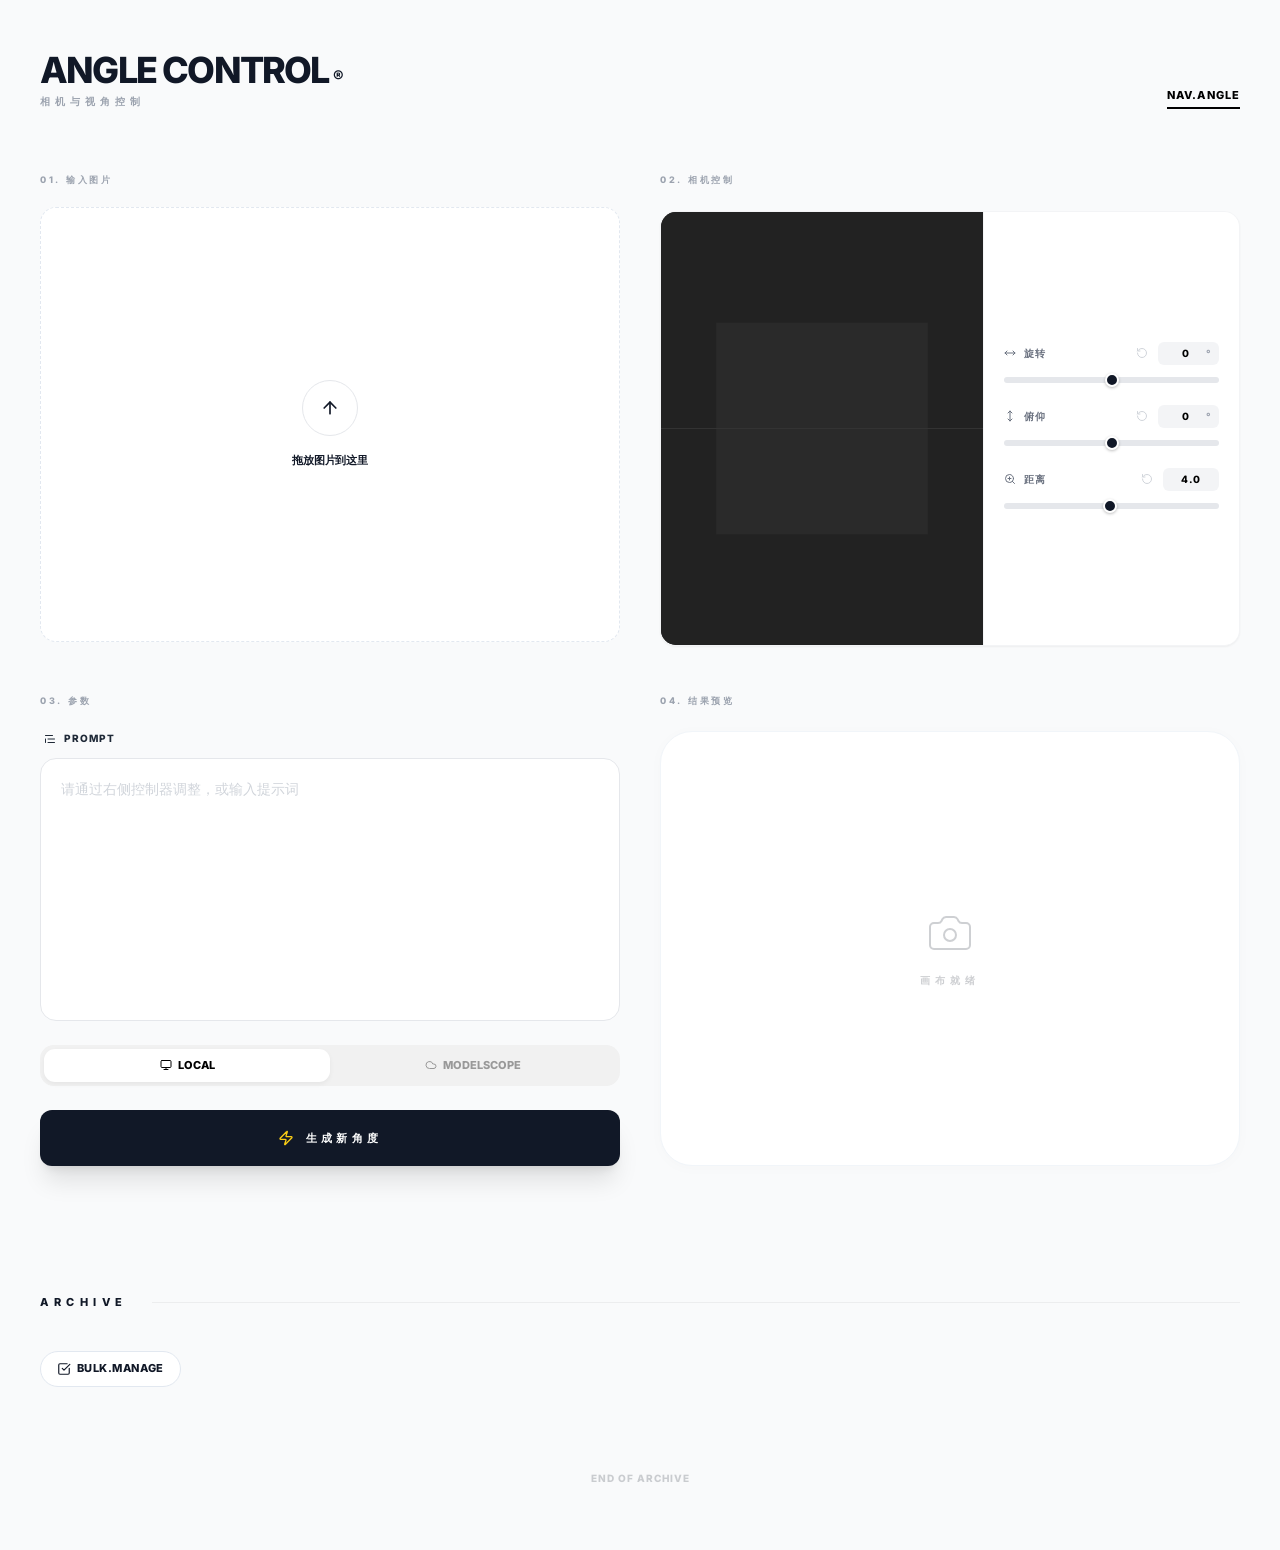
==== static/angle.html @ 64760668 "feat(canvas): 重做/解散分组/输入法保护，CLI 日志脱敏，补 VERSION 与 CHANGELOG 画布交互 - 新增重做（Ctrl+Shift+Z / Ctrl+Y）与撤销/重做工" ====
<!DOCTYPE html>
<html lang="zh-CN">

<head>
    <meta charset="UTF-8">
    <meta name="viewport" content="width=device-width, initial-scale=1.0">
    <link rel="icon" href="/static/images/logo.png" type="image/png">
    <title>Angle Control | 视角重塑</title>
    <script>
        (function(){
            try {
                var theme = localStorage.getItem('studio_theme') || localStorage.getItem('canvas_theme') || 'light';
                if(theme === 'dark') {
                    document.documentElement.classList.add('studio-theme-dark');
                    document.documentElement.classList.add('theme-dark');
                }
            } catch(e) {}
        })();
    </script>
    <script src="/static/vendor/js/tailwindcss-cdn.js?v=2026.09.26.1787881168"></script>
    <script src="/static/vendor/js/lucide.js?v=2026.09.26.1787881168"></script>
    <script src="/static/js/theme.js?v=2026.09.26.1787881168"></script>
    <script src="/static/js/i18n.js?v=2026.09.26.1789883414"></script>
    <script src="/static/js/image-preview.js?v=2026.09.26.1787881168"></script>
    <script src="/static/js/history-bulk-manager.js?v=2026.09.26.1787881168"></script>
    <script type="importmap">
        {
            "imports": {
                "three": "/static/vendor/js/three-0.160.0.module.js?v=2026.09.26"
            }
        }
    </script>
    <style>
        @import url('/static/vendor/css/fonts.css?v=2026.09.26.1787881168');

        :root {
            --accent: #111827;
            --bg: #f9fafb;
            --card: #ffffff;
            --easing: cubic-bezier(0.4, 0, 0.2, 1);
        }

        /* --- 极简悬浮浅灰滚动条 (无底色/左移) --- */
        *::-webkit-scrollbar {
            width: 10px !important;
            height: 10px !important;
            background: transparent !important;
        }

        *::-webkit-scrollbar-track {
            background: transparent !important;
            border: none !important;
        }

        *::-webkit-scrollbar-thumb {
            background-color: #d8d8d8 !important;
            border: 3px solid transparent !important;
            border-right-width: 5px !important;
            /* 增加右侧间距，使滚动条向左位移 */
            background-clip: padding-box !important;
            border-radius: 10px !important;
        }

        *::-webkit-scrollbar-thumb:hover {
            background-color: #c0c0c0 !important;
        }

        *::-webkit-scrollbar-corner {
            background: transparent !important;
        }

        * {
            scrollbar-width: thin !important;
            scrollbar-color: #d8d8d8 transparent !important;
        }

        body {
            background-color: var(--bg);
            font-family: 'Inter', -apple-system, sans-serif;
            color: var(--accent);
            -webkit-font-smoothing: antialiased;
        }

        .container-box {
            max-width: 1280px;
            margin: 0 auto;
            padding: 0 40px;
            margin-top: 50px;
        }

        /* 统一组件风格 */
        .glass-btn {
            background: #111827;
            transition: all 0.3s var(--easing);
        }

        .glass-btn:hover {
            background: #000;
            transform: translateY(-1px);
            box-shadow: 0 12px 24px rgba(0, 0, 0, 0.1);
        }

        .glass-btn:active {
            transform: scale(0.98);
        }

        .upload-item {
            background: var(--card);
            border: 1px dashed #e2e8f0;
            transition: all 0.4s var(--easing);
        }

        .upload-item:hover {
            border-color: #000;
            background: #fff;
            transform: translateY(-2px);
        }

        .result-frame {
            background: #ffffff;
            border-radius: 32px;
            border: 1px solid #f1f5f9;
            box-shadow: 0 2px 15px rgba(0, 0, 0, 0.02);
        }

        .masonry-grid {
            display: grid;
            grid-template-columns: repeat(2, 1fr);
            gap: 1.25rem;
        }

        @media (min-width: 768px) {
            .masonry-grid {
                grid-template-columns: repeat(4, 1fr);
            }
        }

        .masonry-item {
            aspect-ratio: 1 / 1;
            background: #fff;
            border: 1px solid #f1f5f9;
            border-radius: 24px;
            overflow: hidden;
            transition: all 0.5s var(--easing);
            position: relative;
        }

        .masonry-item:hover {
            transform: translateY(-6px);
            box-shadow: 0 20px 40px rgba(0, 0, 0, 0.08);
        }

        .nano-input {
            background: #ffffff;
            border-radius: 16px;
            transition: all 0.3s ease;
            border: 1px solid #e5e7eb;
        }

        .nano-input:focus {
            background: #ffffff;
            box-shadow: 0 0 0 2px #000;
            border-color: transparent;
        }

        @keyframes b-loading {
            0% {
                transform: scale(1);
                background: #000;
            }

            50% {
                transform: scale(1.15);
                background: #444;
            }

            100% {
                transform: scale(1);
                background: #000;
            }
        }

        .loading-box {
            width: 10px;
            height: 10px;
            animation: b-loading 1s infinite var(--easing);
        }

        /* 复合切换组件样式 - 来自 zimage */
        .mode-switcher {
            position: relative;
            background: #f1f1f1;
            padding: 4px;
            border-radius: 14px;
            display: flex;
            width: 100%;
        }

        .mode-btn {
            position: relative;
            z-index: 10;
            flex: 1;
            padding: 8px 0;
            text-align: center;
            font-size: 11px;
            font-weight: 800;
            text-transform: uppercase;
            color: #999;
            transition: color 0.3s ease;
            cursor: pointer;
        }

        .mode-btn.active {
            color: #000;
        }

        .mode-glider {
            position: absolute;
            height: calc(100% - 8px);
            width: calc(50% - 4px);
            background: #fff;
            border-radius: 11px;
            box-shadow: 0 2px 5px rgba(0, 0, 0, 0.05);
            transition: transform 0.3s var(--easing);
            z-index: 1;
        }

        /* 角度控制滑块：明/暗模式都保持清晰的轨道与滑块 */
        #rotate-h, #rotate-v, #distance {
            -webkit-appearance: none;
            appearance: none;
            background: #e5e7eb !important;
            border-radius: 9999px;
            outline: none;
        }
        #rotate-h::-webkit-slider-thumb,
        #rotate-v::-webkit-slider-thumb,
        #distance::-webkit-slider-thumb {
            -webkit-appearance: none;
            appearance: none;
            width: 14px;
            height: 14px;
            border-radius: 50%;
            background: #111827;
            border: 2px solid #fff;
            box-shadow: 0 1px 3px rgba(0, 0, 0, 0.25);
            cursor: pointer;
        }
        #rotate-h::-moz-range-thumb,
        #rotate-v::-moz-range-thumb,
        #distance::-moz-range-thumb {
            width: 14px;
            height: 14px;
            border-radius: 50%;
            background: #111827;
            border: 2px solid #fff;
            cursor: pointer;
        }
        html.studio-theme-dark #rotate-h,
        html.studio-theme-dark #rotate-v,
        html.studio-theme-dark #distance {
            background: #2a3444 !important;
        }
        html.studio-theme-dark #rotate-h::-webkit-slider-thumb,
        html.studio-theme-dark #rotate-v::-webkit-slider-thumb,
        html.studio-theme-dark #distance::-webkit-slider-thumb {
            background: #d8dee9;
            border-color: #0f141d;
        }
        html.studio-theme-dark #rotate-h::-moz-range-thumb,
        html.studio-theme-dark #rotate-v::-moz-range-thumb,
        html.studio-theme-dark #distance::-moz-range-thumb {
            background: #d8dee9;
            border-color: #0f141d;
        }
    </style>
    <link rel="stylesheet" href="/static/css/theme.css?v=2026.09.26.1787881168">
</head>

<body class="selection:bg-black selection:text-white">

    <div class="container-box">
        <header class="flex flex-col md:flex-row justify-between items-end mb-16 gap-6">
            <div class="space-y-1">
                <h1 class="text-4xl font-extrabold tracking-[-0.05em] flex items-center">
                    ANGLE CONTROL<span class="text-base mt-3 ml-1">®</span>
                </h1>
                <p class="text-[10px] font-bold uppercase tracking-[0.5em] text-gray-400" data-i18n="studio.cameraPerspective">Camera & Perspective Control
                </p>
            </div>
            <nav class="flex gap-8 text-[11px] font-bold uppercase tracking-widest text-gray-500">
                <span class="text-black border-b-2 border-black pb-1" data-i18n="nav.angle">Angle</span>
            </nav>
        </header>

        <main class="space-y-12">
            <!-- Row 1: Upload and 3D Control -->
            <div class="grid grid-cols-1 md:grid-cols-2 gap-10 items-start">
                <section class="group w-full">
                    <h3 class="text-[9px] font-black uppercase tracking-[0.3em] mb-5 text-gray-400">01. <span data-i18n="studio.inputSource">Input Source</span>
                    </h3>
                    <div id="dropzone"
                        class="upload-item relative overflow-hidden rounded-2xl aspect-[4/3] flex flex-col items-center justify-center cursor-pointer">
                        <input type="file" id="fileInput" class="hidden" accept="image/*">

                        <div id="uploadContent" class="text-center space-y-4">
                            <div
                                class="w-14 h-14 rounded-full border border-gray-200 bg-white flex items-center justify-center mx-auto group-hover:bg-black group-hover:text-white group-hover:border-black transition-all duration-500">
                                <i data-lucide="arrow-up" class="w-5 h-5"></i>
                            </div>
                            <p class="text-[11px] font-bold uppercase tracking-tight" data-i18n="studio.dropImage">Drop image here</p>
                        </div>

                        <img id="previewImg" class="hidden absolute inset-0 w-full h-full object-cover">

                        <div id="changeOverlay"
                            class="hidden absolute inset-0 bg-black/10 backdrop-blur-sm items-center justify-center opacity-0 hover:opacity-100 transition-opacity">
                            <span
                                class="bg-white px-5 py-2 rounded-full text-[10px] font-bold uppercase tracking-widest shadow-2xl" data-i18n="studio.change">Change</span>
                        </div>
                    </div>
                </section>

                <section id="cameraControl" class="space-y-6 w-full">
                    <h3 class="text-[9px] font-black uppercase tracking-[0.3em] text-gray-400">02. <span data-i18n="studio.cameraControl">Camera Control</span></h3>
                    <div
                        class="w-full aspect-[4/3] flex flex-col md:flex-row bg-white rounded-2xl border border-gray-100 shadow-sm overflow-hidden">
                        <!-- 3D View -->
                        <div id="threeContainer" class="relative flex-1 bg-[#222] h-full min-h-0"></div>

                        <!-- Controls -->
                        <div
                            class="w-full md:w-64 flex-shrink-0 p-5 flex flex-col justify-center gap-4 border-l border-gray-100 bg-white overflow-y-auto">
                            <!-- Horizontal -->
                            <div class="space-y-3">
                                <div
                                    class="flex justify-between items-center text-[10px] font-bold uppercase tracking-wider text-gray-500">
                                    <div class="flex items-center gap-2">
                                        <i data-lucide="move-horizontal" class="w-3 h-3"></i>
                                        <span data-i18n="studio.rotation">Rotation</span>
                                    </div>
                                    <div class="flex items-center gap-1.5">
                                        <button onclick="resetControl('h')"
                                            class="text-gray-300 hover:text-black transition-colors p-1" title="Reset">
                                            <i data-lucide="rotate-ccw" class="w-3 h-3"></i>
                                        </button>
                                        <div class="flex items-center bg-gray-100 rounded-md px-2">
                                            <input type="number" id="val-horizontal" value="0"
                                                class="w-10 bg-transparent py-1 text-black text-center outline-none border-none p-0 text-[10px] font-bold [appearance:textfield] [&::-webkit-outer-spin-button]:appearance-none [&::-webkit-inner-spin-button]:appearance-none"
                                                oninput="syncInput('h')">
                                            <span class="text-gray-400 select-none text-[10px]">°</span>
                                        </div>
                                    </div>
                                </div>
                                <input type="range" id="rotate-h" min="-90" max="90" value="0"
                                    class="w-full h-1.5 bg-gray-200 rounded-lg appearance-none cursor-pointer accent-black">
                            </div>

                            <!-- Vertical -->
                            <div class="space-y-3">
                                <div
                                    class="flex justify-between items-center text-[10px] font-bold uppercase tracking-wider text-gray-500">
                                    <div class="flex items-center gap-2">
                                        <i data-lucide="move-vertical" class="w-3 h-3"></i>
                                        <span data-i18n="studio.pitch">Pitch</span>
                                    </div>
                                    <div class="flex items-center gap-1.5">
                                        <button onclick="resetControl('v')"
                                            class="text-gray-300 hover:text-black transition-colors p-1" title="Reset">
                                            <i data-lucide="rotate-ccw" class="w-3 h-3"></i>
                                        </button>
                                        <div class="flex items-center bg-gray-100 rounded-md px-2">
                                            <input type="number" id="val-vertical" value="0"
                                                class="w-10 bg-transparent py-1 text-black text-center outline-none border-none p-0 text-[10px] font-bold [appearance:textfield] [&::-webkit-outer-spin-button]:appearance-none [&::-webkit-inner-spin-button]:appearance-none"
                                                oninput="syncInput('v')">
                                            <span class="text-gray-400 select-none text-[10px]">°</span>
                                        </div>
                                    </div>
                                </div>
                                <input type="range" id="rotate-v" min="-90" max="90" value="0"
                                    class="w-full h-1.5 bg-gray-200 rounded-lg appearance-none cursor-pointer accent-black">
                            </div>

                            <!-- Distance -->
                            <div class="space-y-3">
                                <div
                                    class="flex justify-between items-center text-[10px] font-bold uppercase tracking-wider text-gray-500">
                                    <div class="flex items-center gap-2">
                                        <i data-lucide="zoom-in" class="w-3 h-3"></i>
                                        <span data-i18n="studio.distance">Distance</span>
                                    </div>
                                    <div class="flex items-center gap-1.5">
                                        <button onclick="resetControl('d')"
                                            class="text-gray-300 hover:text-black transition-colors p-1" title="Reset">
                                            <i data-lucide="rotate-ccw" class="w-3 h-3"></i>
                                        </button>
                                        <div class="flex items-center bg-gray-100 rounded-md px-2">
                                            <input type="number" id="val-distance" value="4.0" step="0.1"
                                                class="w-10 bg-transparent py-1 text-black text-center outline-none border-none p-0 text-[10px] font-bold [appearance:textfield] [&::-webkit-outer-spin-button]:appearance-none [&::-webkit-inner-spin-button]:appearance-none"
                                                oninput="syncInput('d')">
                                        </div>
                                    </div>
                                </div>
                                <input type="range" id="distance" min="0.1" max="8" value="4" step="0.1"
                                    class="w-full h-1.5 bg-gray-200 rounded-lg appearance-none cursor-pointer accent-black">
                            </div>
                        </div>
                    </div>
                </section>
            </div>

            <!-- Row 2: Parameters & Result -->
            <div class="grid grid-cols-1 md:grid-cols-2 gap-10 items-stretch">
                <section class="flex flex-col space-y-6">
                    <h3 class="text-[9px] font-black uppercase tracking-[0.3em] text-gray-400">03. <span data-i18n="studio.parameters">Parameters</span></h3>

                    <div class="space-y-3 flex-1 flex flex-col">
                        <div class="flex items-center gap-2 text-gray-800 ml-1">
                            <i data-lucide="text-quote" class="w-3 h-3"></i>
                            <span class="text-[10px] font-bold uppercase tracking-widest">Prompt</span>
                        </div>
                        <textarea id="promptInput"
                            class="nano-input w-full flex-1 p-5 text-sm outline-none resize-none placeholder-gray-300"
                            placeholder="请通过右侧控制器调整，或输入提示词"></textarea>
                    </div>

                    <!-- Engine Switcher -->
                    <div class="mode-switcher">
                        <div id="modeLocal" class="mode-btn active flex items-center justify-center gap-1.5"
                            onclick="switchEngine('local')">
                            <i data-lucide="monitor" class="w-3 h-3"></i>
                            <span>Local</span>
                        </div>
                        <div id="modeCloud" class="mode-btn flex items-center justify-center gap-1.5"
                            onclick="switchEngine('cloud')">
                            <i data-lucide="cloud" class="w-3 h-3"></i>
                            <span>ModelScope</span>
                        </div>
                        <div id="glider" class="mode-glider"></div>
                    </div>

                    <button id="genBtn" onclick="handleGenerate()"
                        class="glass-btn w-full py-5 text-white rounded-xl font-bold text-[11px] uppercase tracking-[0.4em] flex items-center justify-center gap-3 shadow-xl shadow-black/10 disabled:opacity-50 disabled:cursor-not-allowed">
                        <i data-lucide="zap" id="btnIcon" class="w-4 h-4 text-yellow-400"></i>
                        <span id="btnText" data-i18n="studio.generateAngle">Generate New Angle</span>
                    </button>
                </section>

                <section class="space-y-6 flex flex-col">
                    <h3 class="text-[9px] font-black uppercase tracking-[0.3em] text-gray-400">04. <span data-i18n="studio.resultPreview">Result Preview</span></h3>
                    <div id="resultBox"
                        class="result-frame relative aspect-[4/3] w-full flex items-center justify-center overflow-hidden group">
                        <div id="emptyState" class="text-center space-y-4 opacity-20">
                            <i data-lucide="camera" class="w-12 h-12 mx-auto stroke-[1px]"></i>
                            <p class="text-[10px] font-black tracking-[0.5em] uppercase" data-i18n="studio.canvasReady">Canvas Ready</p>
                        </div>

                        <div id="loadingState" class="hidden flex flex-col items-center gap-5 w-full max-w-[80%]">
                            <div class="loading-box"></div>
                            <p class="text-[10px] font-bold uppercase tracking-[0.4em] animate-pulse" data-i18n="studio.processing">Processing...</p>
                            <!-- Progress Bar -->
                            <div id="cloud-progress-container" class="hidden w-full mt-4">
                                <div class="flex justify-between text-[9px] font-bold text-gray-400 mb-1 uppercase tracking-widest">
                                    <span id="cloud-status-text">Pending...</span>
                                    <span id="cloud-percent">0%</span>
                                </div>
                                <div class="w-full bg-gray-100 rounded-full h-1.5 overflow-hidden">
                                    <div id="cloud-progress-bar" class="bg-black h-full rounded-full transition-all duration-300" style="width: 0%"></div>
                                </div>
                            </div>
                        </div>

                        <div id="textResult"
                            class="hidden w-full h-full p-12 flex flex-col items-center justify-center text-center space-y-8">
                            <i data-lucide="terminal" class="w-12 h-12 text-gray-300 mx-auto"></i>
                            <div class="space-y-4 max-w-md">
                                <p class="text-[10px] font-bold uppercase tracking-[0.5em] text-gray-400" data-i18n="studio.generatedCommand">Generated
                                    Command
                                </p>
                                <h2 id="generatedText" class="text-2xl font-bold leading-relaxed text-gray-900"></h2>
                            </div>
                            <button onclick="copyText()"
                                class="px-8 py-3 bg-gray-100 hover:bg-black hover:text-white rounded-full text-[10px] font-bold uppercase tracking-widest transition-all flex items-center gap-2">
                                <i data-lucide="copy" class="w-3 h-3"></i><span data-i18n="studio.copy">Copy</span>
                            </button>
                        </div>

                        <img id="outputImg"
                            class="hidden w-full h-full object-contain p-8 cursor-zoom-in transition-all duration-700 hover:scale-[1.02]"
                            onclick="zoomImage()">

                        <a id="downloadBtn" href="#" download
                            class="hidden absolute bottom-8 right-8 w-14 h-14 bg-white shadow-2xl rounded-2xl flex items-center justify-center hover:bg-black hover:text-white transition-all duration-500 border border-gray-100">
                            <i data-lucide="download" class="w-5 h-5"></i>
                        </a>
                    </div>
                </section>
            </div>
        </main>

        <section class="mt-32">
            <div class="flex items-center gap-6 mb-10">
                <h2 class="text-[11px] font-black uppercase tracking-[0.5em]">Archive</h2>
                <div class="h-px flex-1 bg-black/5"></div>
            </div>
            <div id="masonry" class="masonry-grid"></div>
            <div id="loadMoreTrigger"
                class="py-16 text-center opacity-20 text-[10px] font-bold uppercase tracking-widest">
                End of Archive
            </div>
        </section>
    </div>

    <div id="lightbox" onclick="handleOutsideClick(event)"
        class="hidden fixed inset-0 z-50 bg-white/95 backdrop-blur-3xl flex items-center justify-center p-8">
        <button onclick="closeLightbox()"
            class="absolute top-10 right-10 p-2 hover:rotate-90 transition-transform duration-500">
            <i data-lucide="x" class="w-8 h-8"></i>
        </button>

        <div class="w-full h-full flex flex-col items-center justify-center" style="max-width:min(1280px, 92vw)">
            <div id="lightboxFrame" class="studio-preview-frame hidden">
                <img id="lightboxImg" src="" class="studio-preview-img" alt="preview">
                <div id="lightboxRes" data-no-pan
                    class="absolute top-4 left-4 bg-black/30 backdrop-blur-md border border-white/20 text-white px-3 py-1.5 rounded-full text-[10px] font-medium tracking-wider opacity-0 transition-opacity duration-300 pointer-events-none z-10">
                </div>
            </div>
            <div class="mt-8">
                <button onclick="downloadLightboxImage()"
                    class="px-10 py-4 bg-black text-white rounded-full text-[10px] font-black uppercase tracking-widest flex items-center gap-3 shadow-xl">
                    <i data-lucide="save" class="w-4 h-4"></i> Save Master
                </button>
            </div>
        </div>
    </div>

    <script type="module">
        import * as THREE from 'three';

        // Initialize WebSocket Listener for Cloud Progress
        window.addEventListener('message', function(event) {
            const data = event.data;
            if (data && data.type === 'cloud_status') {
                updateCloudProgress(data);
            }
        });

        function updateCloudProgress(data) {
            const container = document.getElementById('cloud-progress-container');
            const statusText = document.getElementById('cloud-status-text');
            const progressBar = document.getElementById('cloud-progress-bar');
            const percentText = document.getElementById('cloud-percent');

            if (!container || !statusText || !progressBar) return;

            // Show container if hidden
            if (container.classList.contains('hidden')) {
                container.classList.remove('hidden');
            }

            // Update UI
            if (data.status) {
                // Simplify status text (remove internal details if needed)
                let displayStatus = data.status;
                if (displayStatus.includes("PENDING")) displayStatus = "Queueing...";
                if (displayStatus.includes("RUNNING")) displayStatus = "Generating...";
                statusText.innerText = displayStatus;
            }

            if (typeof data.progress !== 'undefined' && typeof data.total !== 'undefined') {
                const percent = Math.min(100, Math.round((data.progress / data.total) * 100));
                progressBar.style.width = `${percent}%`;
                percentText.innerText = `${percent}%`;
            }
        }

        const container = document.getElementById('threeContainer');
        const scene = new THREE.Scene();
        scene.background = new THREE.Color(0x222222);

        // Camera setup
        const camera = new THREE.PerspectiveCamera(75, 1, 0.1, 1000);

        // Renderer setup
        const renderer = new THREE.WebGLRenderer({ antialias: true, alpha: true });
        renderer.setSize(container.clientWidth, container.clientHeight);
        renderer.setPixelRatio(window.devicePixelRatio);
        container.appendChild(renderer.domElement);

        // Objects
        const geometry = new THREE.PlaneGeometry(3, 3);
        const material = new THREE.MeshStandardMaterial({
            color: 0x444444,
            side: THREE.DoubleSide
        });
        const cube = new THREE.Mesh(geometry, material);
        scene.add(cube);

        const gridHelper = new THREE.GridHelper(20, 20, 0x444444, 0x333333);
        scene.add(gridHelper);

        // Lighting
        const ambientLight = new THREE.AmbientLight(0xffffff, 0.6);
        scene.add(ambientLight);
        const pointLight = new THREE.DirectionalLight(0xffffff, 1);
        pointLight.position.set(5, 10, 7);
        scene.add(pointLight);

        // Camera Logic
        const sliderH = document.getElementById('rotate-h');
        const sliderV = document.getElementById('rotate-v');
        const sliderD = document.getElementById('distance');
        const valH = document.getElementById('val-horizontal');
        const valV = document.getElementById('val-vertical');
        const valD = document.getElementById('val-distance');

        window.updateCamera = function () {
            const lon = parseFloat(sliderH.value);
            const lat = parseFloat(sliderV.value);
            const dist = parseFloat(sliderD.value);

            // Sync inputs (avoid overwriting if active)
            if (document.activeElement !== valH) valH.value = lon;
            if (document.activeElement !== valV) valV.value = lat;
            if (document.activeElement !== valD) valD.value = dist.toFixed(1);

            const phi = THREE.MathUtils.degToRad(90 - lat);
            const theta = THREE.MathUtils.degToRad(lon);

            camera.position.x = dist * Math.sin(phi) * Math.sin(theta);
            camera.position.y = dist * Math.cos(phi);
            camera.position.z = dist * Math.sin(phi) * Math.cos(theta);
            camera.lookAt(0, 0, 0);

            // Real-time update prompt
            updatePromptWithAngle(lon, lat, dist);
        }

        window.syncInput = (type) => {
            if (type === 'h') {
                let v = parseFloat(valH.value);
                if (!isNaN(v)) sliderH.value = v;
            } else if (type === 'v') {
                let v = parseFloat(valV.value);
                if (!isNaN(v)) sliderV.value = v;
            } else if (type === 'd') {
                let v = parseFloat(valD.value);
                if (!isNaN(v)) sliderD.value = v;
            }
            window.updateCamera();
        };

        window.resetControl = (type) => {
            if (type === 'h') {
                sliderH.value = 0;
                valH.value = 0;
            } else if (type === 'v') {
                sliderV.value = 0;
                valV.value = 0;
            } else if (type === 'd') {
                sliderD.value = 4;
                valD.value = 4;
            }
            window.updateCamera();
        };

        function updatePromptWithAngle(h, v, d) {
            let parts = [];
            if (h !== 0) {
                const dir = h > 0 ? "向右" : "向左";
                parts.push(`${dir}旋转${Math.abs(h)}度`);
            }
            if (v !== 0) {
                const dir = v > 0 ? "俯视" : "仰视";
                parts.push(`${dir}${Math.abs(v)}度`);
            }

            // Distance logic
            let lensText = "";
            if (d > 4) {
                lensText = "使用广角镜头";
            } else if (d < 4) {
                lensText = "使用特写镜头";
            }

            // Removed "保持原位" default text to show placeholder

            let resultText = "";
            if (parts.length > 0) {
                resultText = `将相机${parts.join("，")}`;
            }

            if (lensText) {
                resultText += (resultText ? "，" : "将相机") + lensText;
            }

            const promptInput = document.getElementById('promptInput');
            let currentText = promptInput.value;

            // Regex to find existing angle command (including lens info)
            const regex = /将相机.*?(?=(\n|$))/g;

            if (regex.test(currentText)) {
                // Replace existing
                promptInput.value = currentText.replace(regex, resultText);
            } else {
                // Append if not exists and resultText is not empty
                if (resultText) {
                    if (currentText.trim()) {
                        promptInput.value = currentText.trim() + '\n' + resultText;
                    } else {
                        promptInput.value = resultText;
                    }
                }
            }
        }

        sliderH.addEventListener('input', window.updateCamera);
        sliderV.addEventListener('input', window.updateCamera);
        sliderD.addEventListener('input', window.updateCamera);
        window.updateCamera();

        // Animation Loop
        function animate() {
            requestAnimationFrame(animate);
            renderer.render(scene, camera);
        }
        animate();

        // Handle Resize
        const resizeObserver = new ResizeObserver(() => {
            const w = container.clientWidth;
            const h = container.clientHeight;
            camera.aspect = w / h;
            camera.updateProjectionMatrix();
            renderer.setSize(w, h);
        });
        resizeObserver.observe(container);

        // Expose function to update texture
        window.update3DTexture = (url) => {
            new THREE.TextureLoader().load(url, (texture) => {
                texture.colorSpace = THREE.SRGBColorSpace;

                // Adjust plane aspect ratio to match image
                const imageAspect = texture.image.width / texture.image.height;
                cube.scale.set(1, 1 / imageAspect, 1);
                if (imageAspect > 1) {
                    cube.scale.set(1, 1 / imageAspect, 1);
                    // Reset base scale to 3
                    cube.geometry.dispose();
                    cube.geometry = new THREE.PlaneGeometry(3, 3 / imageAspect);
                    cube.scale.set(1, 1, 1);
                } else {
                    cube.geometry.dispose();
                    cube.geometry = new THREE.PlaneGeometry(3 * imageAspect, 3);
                    cube.scale.set(1, 1, 1);
                }

                cube.material = new THREE.MeshBasicMaterial({
                    map: texture,
                    side: THREE.DoubleSide
                });
                cube.material.needsUpdate = true;

                // Show control panel (already visible, but keep logic safe)
                document.getElementById('cameraControl').classList.remove('hidden');

                // Force resize check after texture load
                setTimeout(() => {
                    const w = container.clientWidth;
                    const h = container.clientHeight;
                    camera.aspect = w / h;
                    camera.updateProjectionMatrix();
                    renderer.setSize(w, h);
                }, 100);
            });
        };
    </script>

    <script>
        lucide.createIcons();
        function tr(key){ return window.StudioI18n ? StudioI18n.t(key) : key; }
        function applyLanguage(lang){
            if(lang && window.StudioI18n) StudioI18n.set(lang);
            document.title = tr('nav.angle');
            const btnText = document.getElementById('btnText');
            if(btnText && !document.getElementById('genBtn')?.disabled) btnText.textContent = tr('studio.generateAngle');
        }
        window.addEventListener('message', event => {
            if(event.data?.type === 'studio-lang') applyLanguage(event.data.lang);
        });
        window.addEventListener('studio-lang-change', () => { document.title = tr('nav.angle'); });
        
        // --- Engine Switcher Logic (UI Only) ---
        let currentEngine = 'local';
        const ENGINE_MODE_KEY = 'angle_engine_mode';

        window.switchEngine = function(mode) {
            currentEngine = mode;
            localStorage.setItem(ENGINE_MODE_KEY, mode);

            const glider = document.getElementById('glider');
            const localBtn = document.getElementById('modeLocal');
            const cloudBtn = document.getElementById('modeCloud');

            if (mode === 'local') {
                glider.style.transform = 'translateX(0)';
                localBtn.classList.add('active');
                cloudBtn.classList.remove('active');
            } else {
                glider.style.transform = 'translateX(100%)';
                cloudBtn.classList.add('active');
                localBtn.classList.remove('active');
            }
        };

        function generateUUID() {
            if (typeof crypto !== 'undefined' && crypto.randomUUID) {
                try { return crypto.randomUUID(); } catch (e) { }
            }
            return 'xxxxxxxx-xxxx-4xxx-yxxx-xxxxxxxxxxxx'.replace(/[xy]/g, function (c) {
                var r = Math.random() * 16 | 0, v = c == 'x' ? r : (r & 0x3 | 0x8);
                return v.toString(16);
            });
        }
        const CLIENT_ID = localStorage.getItem("client_id") || generateUUID();
        localStorage.setItem("client_id", CLIENT_ID);

        let uploadedPath = "";
        let uploadedFile = null; // Store raw file for cloud upload
        let currentResult = null;
        let allHistory = [];
        let currentIndex = 0;
        const PAGE_SIZE = 30;

        const dropzone = document.getElementById('dropzone');
        const fileInput = document.getElementById('fileInput');
        const previewImg = document.getElementById('previewImg');
        const promptInput = document.getElementById('promptInput');

        dropzone.onclick = () => fileInput.click();
        fileInput.onchange = (e) => handleFile(e.target.files[0]);

        // Drag and Drop
        dropzone.addEventListener('dragover', (e) => {
            e.preventDefault();
            dropzone.classList.add('border-black', 'bg-gray-50');
        });
        dropzone.addEventListener('dragleave', () => {
            dropzone.classList.remove('border-black', 'bg-gray-50');
        });
        dropzone.addEventListener('drop', (e) => {
            e.preventDefault();
            dropzone.classList.remove('border-black', 'bg-gray-50');
            if (e.dataTransfer.files && e.dataTransfer.files[0]) {
                handleFile(e.dataTransfer.files[0]);
            }
        });

        // Paste support
        let isHovering = false;
        dropzone.addEventListener('mouseenter', () => isHovering = true);
        dropzone.addEventListener('mouseleave', () => isHovering = false);
        window.addEventListener('paste', (e) => {
            if (!isHovering) return;
            const items = (e.clipboardData || e.originalEvent.clipboardData).items;
            for (let item of items) {
                if (item.kind === 'file' && item.type.startsWith('image/')) {
                    const file = item.getAsFile();
                    handleFile(file);
                    break;
                }
            }
        });

        async function handleFile(file) {
            if (!file) return;
            uploadedFile = file; // Store for cloud usage
            const btn = document.getElementById('genBtn');
            const btnText = document.getElementById('btnText');

            btn.disabled = true;
            btnText.innerText = tr('studio.uploading');

            const reader = new FileReader();
            reader.onload = (e) => {
                previewImg.src = e.target.result;
                previewImg.classList.remove('hidden');
                document.getElementById('uploadContent').classList.add('opacity-0');
                document.getElementById('changeOverlay').classList.replace('hidden', 'flex');

                // Automatically apply to 3D scene
                if (window.update3DTexture) {
                    window.update3DTexture(e.target.result);
                }
            };
            reader.readAsDataURL(file);

            const formData = new FormData();
            formData.append('files', file);
            try {
                const res = await fetch('/api/upload', { method: 'POST', body: formData });
                const data = await res.json();
                uploadedPath = data.files[0].comfy_name;
                btn.disabled = false;
                btnText.innerText = tr('studio.generateAngle');
            } catch (err) {
                console.error("Upload error");
                btnText.innerText = tr('studio.uploadFailed');
                btn.disabled = false;
            }
        }

        function applyAngleToPrompt() {
            const h = parseInt(document.getElementById('rotate-h').value);
            const v = parseInt(document.getElementById('rotate-v').value);

            let parts = [];
            if (h !== 0) {
                const dir = h > 0 ? "向右" : "向左";
                parts.push(`${dir}旋转${Math.abs(h)}度`);
            }
            if (v !== 0) {
                const dir = v > 0 ? "俯视" : "仰视";
                parts.push(`${dir}${Math.abs(v)}度`);
            }

            if (parts.length === 0) {
                parts.push("保持原位");
            }

            const resultText = `将相机${parts.join("，")}`;

            const promptInput = document.getElementById('promptInput');
            // Check if there is existing content, if so append new line
            if (promptInput.value.trim()) {
                promptInput.value += '\n' + resultText;
            } else {
                promptInput.value = resultText;
            }

            // Visual feedback
            promptInput.style.transition = "0.2s";
            promptInput.style.borderColor = "#000";
            promptInput.style.boxShadow = "0 0 0 2px rgba(0,0,0,0.1)";
            setTimeout(() => {
                promptInput.style.borderColor = "";
                promptInput.style.boxShadow = "";
            }, 500);
        }

        async function runCloudTask() {
            if (!uploadedFile) throw new Error("Please upload an image first");

            // Get token from centralized management (Global server token first, legacy localStorage fallback)
            let token = '';
            try {
                const res = await fetch('/api/config/token');
                if (res.ok) {
                    const data = await res.json();
                    if (data.token) token = data.token;
                }
            } catch (e) {
                console.warn("Failed to fetch global token", e);
            }
            if (token) {
                // 自愈：清掉可能过期的旧版本地 Token，避免覆盖服务端有效 Token
                try { localStorage.removeItem('modelscope_api_token'); } catch (e) { }
            } else {
                token = localStorage.getItem('modelscope_api_token') || '';
            }

            if (!token) {
                if (window.parent && typeof window.parent.openTokenModal === 'function') {
                    window.parent.openTokenModal();
                    // Allow the error to propagate so user sees the message
                    // const err = new Error("请先点击右上角设置 ModelScope Token");
                    // err.silent = true;
                    // throw err;
                }
                throw new Error("请先点击右上角设置 ModelScope Token");
            }

            // Convert image to Base64
            const toBase64 = file => new Promise((resolve, reject) => {
                const reader = new FileReader();
                reader.readAsDataURL(file);
                reader.onload = () => resolve(reader.result);
                reader.onerror = error => reject(error);
            });

            const dataUri = await toBase64(uploadedFile);
            console.log("DataURI generated, length:", dataUri.length);

            // Submit task via dedicated Angle endpoint
            // Get Client ID from parent if available
            let clientId = null;
            try {
                if (window.parent && window.parent.CID) {
                    clientId = window.parent.CID;
                }
            } catch (e) { console.warn("Cannot access parent CID", e); }

            const payload = {
                "prompt": promptInput.value,
                "api_key": token,
                "type": "angle",
                "model": "Qwen/Qwen-Image-Edit-2511",
                "image_urls": [dataUri],
                "client_id": clientId
            };

            // Reset Progress Bar
            document.getElementById('cloud-progress-container').classList.add('hidden');
            document.getElementById('cloud-progress-bar').style.width = '0%';
            document.getElementById('cloud-percent').innerText = '0%';

            let response;
            try {
                 response = await fetch('/api/angle/generate', {
                    method: 'POST',
                    headers: { 'Content-Type': 'application/json' },
                    body: JSON.stringify(payload)
                });
            } catch (netErr) {
                 throw new Error(`Network Error: ${netErr.message}`);
            }

            // Handle Timeout / Continue Loop
            while (response.ok) {
                 const data = await response.json();
                 
                 // If success with URL
                 if (data.url) {
                     return { images: [data.url] };
                 }

                 // If timeout status, ask user
                 if (data.status === 'timeout') {
                     const taskId = data.task_id;
                     const userContinue = confirm("Cloud generation is taking longer than expected (300s). The queue might be full.\n\nDo you want to continue waiting?");
                     
                     if (userContinue) {
                         // Call poll endpoint
                         const pollPayload = {
                             "task_id": taskId,
                             "api_key": token,
                             "client_id": clientId
                         };
                         
                         // Update UI to show we are still waiting
                         updateCloudProgress({status: "Resuming...", progress: 0, total: 150});
                         
                         response = await fetch('/api/angle/poll_status', {
                            method: 'POST',
                            headers: { 'Content-Type': 'application/json' },
                            body: JSON.stringify(pollPayload)
                         });
                         continue; // Loop back to check response
                     } else {
                         throw new Error("User cancelled waiting.");
                     }
                 }
                 
                 // Unknown success response
                 throw new Error("Unknown response format");
            }

            if (!response.ok) {
                 const errText = await response.text();
                 // Try to parse JSON error if possible
                 try {
                     const errJson = JSON.parse(errText);
                     if (errJson.detail) throw new Error(errJson.detail);
                 } catch (e) {}
                 throw new Error(`Generation Failed: ${errText}`);
            }

            const data = await response.json();
            if (data.url) {
                return {
                    images: [data.url]
                };
            } else {
                throw new Error("No image URL in response");
            }
        }

        async function handleGenerate() {
            if (!uploadedPath && currentEngine === 'local') {
                // ... existing local check ...
                const dropzone = document.getElementById('dropzone');
                dropzone.style.transition = "0.2s";
                dropzone.style.borderColor = "#ef4444";
                dropzone.style.transform = "scale(0.98)";
                setTimeout(() => {
                    dropzone.style.borderColor = "";
                    dropzone.style.transform = "scale(1)";
                }, 300);
                return;
            }
            
            if (!uploadedFile && currentEngine === 'cloud') {
                 alert("Please upload an image first");
                 return;
            }

            // Allow manual prompt even if angle not applied, but require prompt input
            if (!promptInput.value.trim()) {
                promptInput.style.transition = "0.2s";
                promptInput.style.borderColor = "#ef4444";
                setTimeout(() => {
                    promptInput.style.borderColor = "";
                }, 300);
                return;
            }

            const btn = document.getElementById('genBtn');
            const btnText = document.getElementById('btnText');

            btn.disabled = true;
            btn.style.backgroundColor = '#333';
            btn.innerHTML = `<i data-lucide="zap" class="w-4 h-4 text-yellow-400 fill-yellow-400 animate-pulse"></i><span class="tracking-[0.4em] text-[11px] uppercase">${tr('studio.processing')}</span>`;
            lucide.createIcons();

            document.getElementById('emptyState').classList.add('hidden');
            document.getElementById('outputImg').classList.add('hidden');
            document.getElementById('textResult').classList.add('hidden'); // Ensure text result is hidden
            document.getElementById('loadingState').classList.remove('hidden');

            try {
                let data;
                
                if (currentEngine === 'cloud') {
                    // Cloud Logic
                    data = await runCloudTask();
                } else {
                    // Local Logic
                    const seed = Math.floor(Math.random() * 1000000000000000);
                    const res = await fetch('/api/generate', {
                        method: 'POST',
                        headers: { 'Content-Type': 'application/json' },
                        body: JSON.stringify({
                            workflow_json: "2511.json",
                            params: {
                                "31": { "image": uploadedPath },
                                "11": { "prompt": promptInput.value },
                                "14": { "seed": seed }
                            },
                            type: "angle",
                            client_id: CLIENT_ID
                        })
                    });
                    data = await res.json();
                    if (data.error) throw new Error(data.error);
                    if (!data.images?.length) throw new Error("No images returned");
                }

                currentResult = data;
                const outputImg = document.getElementById('outputImg');
                const downloadBtn = document.getElementById('downloadBtn');

                outputImg.src = data.images[0];
                outputImg.classList.remove('hidden');
                document.getElementById('loadingState').classList.add('hidden');

                downloadBtn.href = data.images[0];
                downloadBtn.classList.remove('hidden');
                downloadBtn.download = `Angle-${Date.now()}.png`;

                btn.style.backgroundColor = '';
                btn.innerHTML = `<i data-lucide="zap" class="w-4 h-4 text-yellow-400"></i><span id="btnText">${tr('studio.generateAngle')}</span>`;
                btn.disabled = false;
                lucide.createIcons();

                // Add to history
                renderImageCard({
                    images: data.images,
                    prompt: promptInput.value,
                    timestamp: Date.now(),
                    is_cloud: (currentEngine === 'cloud')
                }, true);

            } catch (err) {
                console.error(err);
                btn.style.backgroundColor = '';
                btn.innerHTML = `<i data-lucide="zap" class="w-4 h-4 text-yellow-400"></i><span id="btnText">Generation Failed</span>`;
                lucide.createIcons();
                document.getElementById('loadingState').classList.add('hidden');
                document.getElementById('emptyState').classList.remove('hidden');
                btn.disabled = false;
                if (!err.silent) {
                    alert(err.message);
                }
            }
        }

        window.copyText = () => {
            const text = document.getElementById('generatedText').innerText;
            navigator.clipboard.writeText(text).then(() => {
                const btn = document.querySelector('#textResult button');
                const originalHTML = btn.innerHTML;
                btn.innerHTML = `<i data-lucide="check" class="w-3 h-3"></i> Copied`;
                setTimeout(() => {
                    btn.innerHTML = originalHTML;
                    lucide.createIcons();
                }, 2000);
            });
        };

        // History Management
        function renderImageCard(data, isNew = false) {
            const masonry = document.getElementById('masonry');
            const imgUrl = data.images ? data.images[0] : '';
            if (!imgUrl) return;

            const card = document.createElement('div');
            card.dataset.historyTs = data.timestamp;
            card.className = "masonry-item relative group cursor-pointer";

            card.onclick = () => { if(document.body.classList.contains('history-bulk-selecting')) return; openLightbox(imgUrl); };
            
            // ModelScope Badge
            const isCloud = data.is_cloud || (imgUrl && imgUrl.includes('cloud_angle'));
            const badgeHtml = isCloud ? `
                <div class="absolute top-3 left-3 z-10">
                    <img src="/static/images/modelscope.gif" class="h-4 w-auto object-contain bg-white/90 rounded-full p-0.5 shadow-sm">
                </div>
            ` : '';

            card.innerHTML = `
                <img src="${imgUrl}" class="w-full h-full object-cover block transform group-hover:scale-105 transition-transform duration-[1.5s]">
                ${badgeHtml}
                <div class="absolute inset-0 bg-gradient-to-t from-black/80 via-transparent to-transparent opacity-0 group-hover:opacity-100 transition-all duration-300 p-6 flex flex-col justify-end pointer-events-none">
                    <p class="text-white text-[10px] font-bold uppercase tracking-widest line-clamp-2">${data.prompt || "Angle Control"}</p>
                </div>
            `;

            if (isNew) masonry.prepend(card);
            else masonry.appendChild(card);
        }

        function loadNextPage() {
            const batch = allHistory.slice(currentIndex, currentIndex + PAGE_SIZE);
            if (batch.length === 0) {
                const el = document.getElementById('loadMoreTrigger');
                if (el) el.innerText = "End of Archive";
                return;
            }
            batch.forEach(item => renderImageCard(item, false));
            currentIndex += PAGE_SIZE;
        }

        async function loadHistory() {
            try {
                const res = await fetch('/api/history?type=angle');
                const history = await res.json();
                if (history && Array.isArray(history)) {
                    allHistory = history;
                    document.getElementById('masonry').innerHTML = '';
                    currentIndex = 0;
                    loadNextPage();
                }
            } catch (e) { console.error(e); }
        }

        // Lightbox
        let lightboxPreview = null;
        function ensureLightboxPreview(){
            if(!lightboxPreview && window.StudioImagePreview){
                lightboxPreview = StudioImagePreview.attach(document.getElementById('lightboxFrame'));
            }
            return lightboxPreview;
        }
        function openLightbox(url) {
            const frame = document.getElementById('lightboxFrame');
            const img = document.getElementById('lightboxImg');
            const resPill = document.getElementById('lightboxRes');

            resPill.style.opacity = '0';
            ensureLightboxPreview();
            if(lightboxPreview) lightboxPreview.reset();
            img.src = url;

            const lb = document.getElementById('lightbox');
            lb.classList.replace('hidden', 'flex');
            frame.classList.remove('hidden');
            document.body.style.overflow = 'hidden';

            const updateRes = () => {
                if (img.naturalWidth) {
                    resPill.innerText = `${img.naturalWidth} x ${img.naturalHeight}`;
                    resPill.style.opacity = '1';
                }
            };

            img.onload = updateRes;
            if (img.complete) updateRes();
        }

        function closeLightbox() {
            if(lightboxPreview) lightboxPreview.reset();
            const lb = document.getElementById('lightbox');
            lb.classList.replace('flex', 'hidden');
            document.body.style.overflow = 'auto';
        }

        function handleOutsideClick(e) {
            if (e.target.id === 'lightbox') closeLightbox();
        }

        function downloadLightboxImage() {
            const imgUrl = document.getElementById('lightboxImg').src;
            const link = document.createElement('a');
            link.href = imgUrl;
            link.download = `Angle-Master-${Date.now()}.png`;
            document.body.appendChild(link);
            link.click();
            document.body.removeChild(link);
        }

        function zoomImage() {
            if (currentResult && currentResult.images && currentResult.images[0]) {
                openLightbox(currentResult.images[0]);
            }
        }

        // Init
        const observer = new IntersectionObserver((entries) => {
            if (entries[0].isIntersecting && allHistory.length > 0) {
                loadNextPage();
            }
        }, { threshold: 0.1 });

        window.onload = () => {
            applyLanguage();
            // Restore engine mode
            const savedMode = localStorage.getItem(ENGINE_MODE_KEY);
            if (savedMode && (savedMode === 'local' || savedMode === 'cloud')) {
                switchEngine(savedMode);
            }

            loadHistory();
            window.HistoryBulkManager?.attach({masonry:'#masonry'});
            observer.observe(document.getElementById('loadMoreTrigger'));
        };

        // WebSocket for real-time updates (optional but good for multi-tab sync)
        const wsProtocol = window.location.protocol === 'https:' ? 'wss:' : 'ws:';
        const wsUrl = `${wsProtocol}//${window.location.host}/ws/stats?client_id=${CLIENT_ID}`;
        const socket = new WebSocket(wsUrl);
        socket.onopen = () => {
            setInterval(() => {
                if (socket.readyState === WebSocket.OPEN) socket.send("ping");
            }, 30000);
        };
    </script>
</body>

</html>
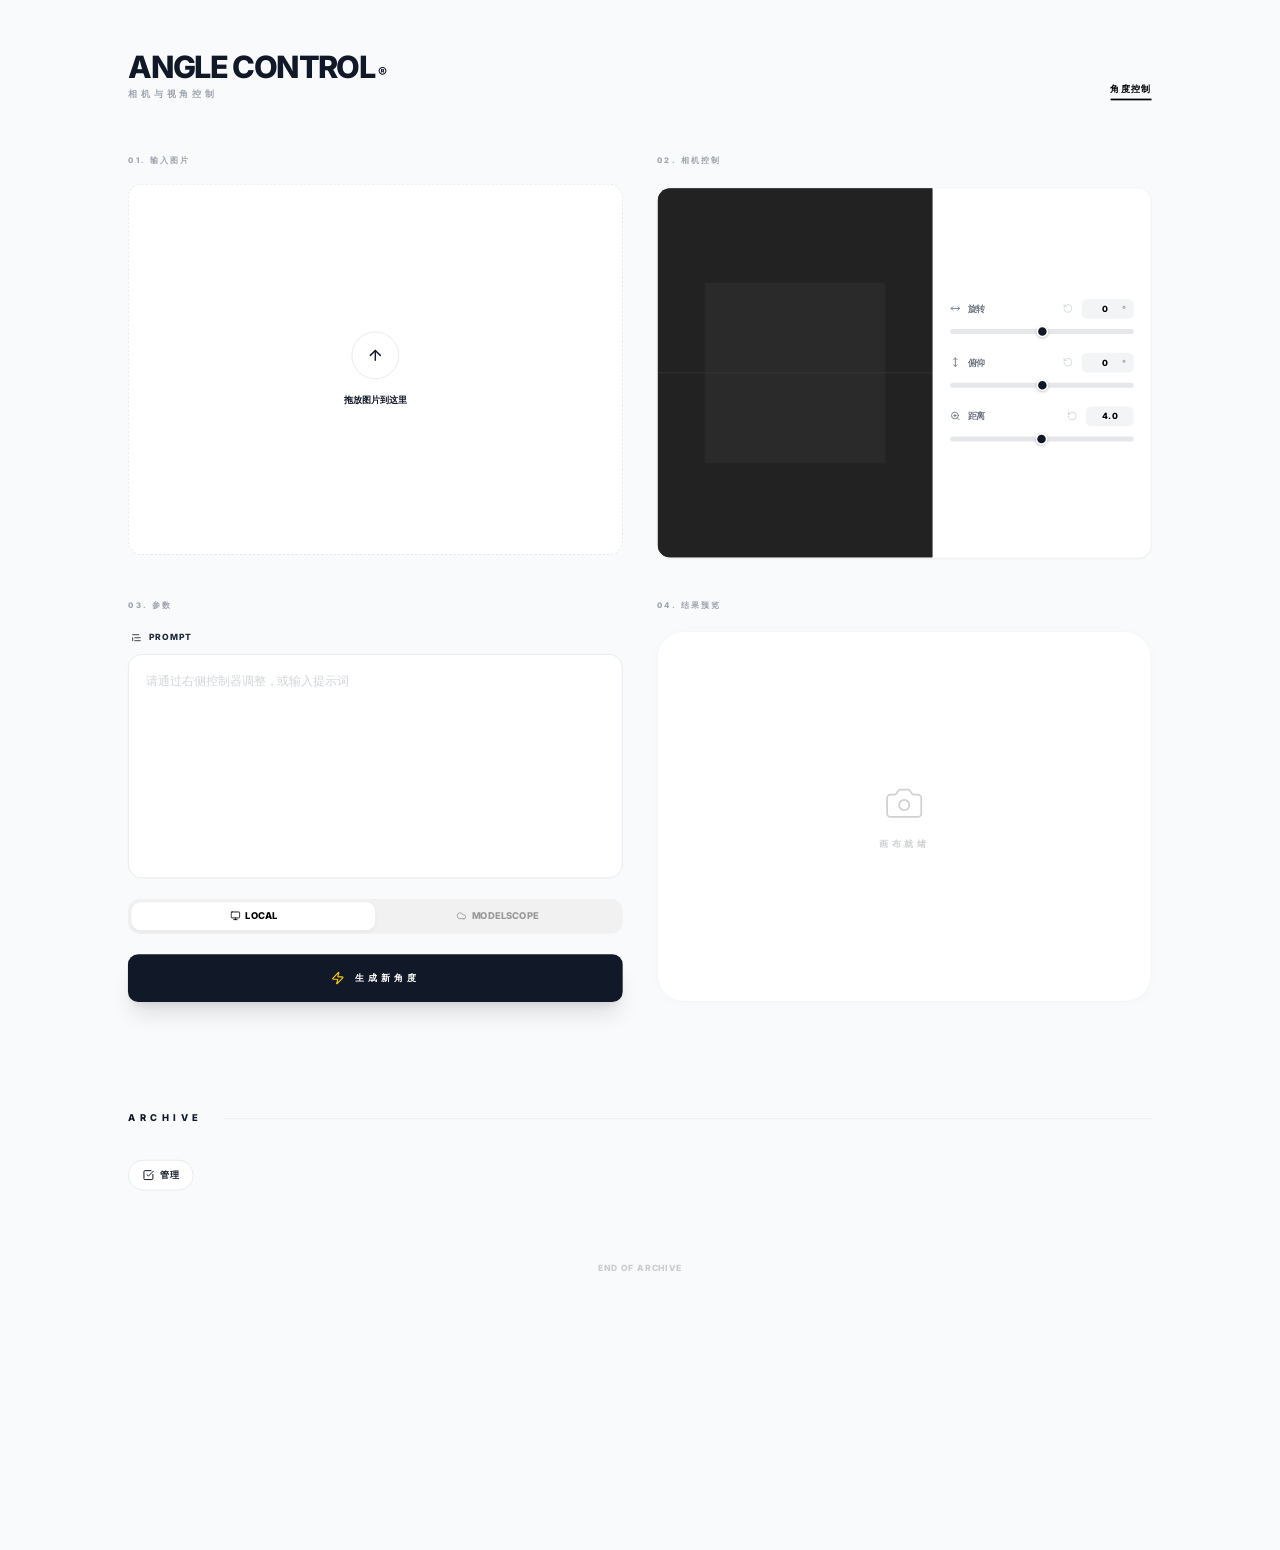
==== commit 07a013e5: "feat(theme): 新增纯黑主题（第三套配色），并重写 README 纯黑主题 - 原版只有浅色 / 深蓝两套。新增中性纯黑主题，切换按钮按   白天 → 深蓝 → 纯黑 → 白天 循环。 - " ====
--- a/static/angle.html
+++ b/static/angle.html
@@ -10,17 +10,18 @@
         (function(){
             try {
                 var theme = localStorage.getItem('studio_theme') || localStorage.getItem('canvas_theme') || 'light';
-                if(theme === 'dark') {
+                if(theme === 'dark' || theme === 'black') {
                     document.documentElement.classList.add('studio-theme-dark');
                     document.documentElement.classList.add('theme-dark');
+                    if(theme === 'black') document.documentElement.classList.add('theme-black');
                 }
             } catch(e) {}
         })();
     </script>
     <script src="/static/vendor/js/tailwindcss-cdn.js?v=2026.09.26.1787881168"></script>
     <script src="/static/vendor/js/lucide.js?v=2026.09.26.1787881168"></script>
-    <script src="/static/js/theme.js?v=2026.09.26.1787881168"></script>
-    <script src="/static/js/i18n.js?v=2026.09.26.1789883414"></script>
+    <script src="/static/js/theme.js?v=2026.09.26.1790428780"></script>
+    <script src="/static/js/i18n.js?v=2026.09.26.1790428942"></script>
     <script src="/static/js/image-preview.js?v=2026.09.26.1787881168"></script>
     <script src="/static/js/history-bulk-manager.js?v=2026.09.26.1787881168"></script>
     <script type="importmap">
@@ -275,6 +276,7 @@
         }
     </style>
     <link rel="stylesheet" href="/static/css/theme.css?v=2026.09.26.1787881168">
+    <link rel="stylesheet" href="/static/css/theme-black.css?v=2026.09.26.1790429487">
 </head>
 
 <body class="selection:bg-black selection:text-white">
--- a/static/css/theme-black.css
+++ b/static/css/theme-black.css
@@ -0,0 +1,868 @@
+/* 纯黑主题覆盖层（自动生成，勿手改）
+   生成脚本：tools/theme-generator/gen_black_theme.py
+   说明：深蓝主题的配色是 theme.css 里逐条硬编码的 !important，不是变量驱动
+   （实测把变量全设成红色只有约 2% 的界面变色），因此黑色主题必须逐条覆盖。
+   这里把深色规则中的每个颜色按感知亮度中性化（r=g=b），去掉蓝调的同时
+   保留原有明暗层次。本文件必须在 theme.css 之后加载。 */
+
+/* 变量层：覆盖 canvas.css / theme.css 里定义在深色作用域下的冷色变量 */
+html.theme-black, body.theme-black,
+html.theme-black body, html.theme-black body .shell.theme-dark,
+body.theme-black .shell.theme-dark {
+    --page:#0a0a0b !important; --bg:#0a0a0b !important; --bg-base:#0a0a0b !important;
+    --card:#141416 !important; --card-solid:#141416 !important;
+    --panel:rgba(18,18,20,.92) !important;
+    --soft:#101012 !important; --soft-2:#1a1a1d !important;
+    --line:rgba(255,255,255,.10) !important; --line-2:rgba(255,255,255,.17) !important;
+    --grid:rgba(255,255,255,.10) !important;
+    --shadow:rgba(0,0,0,.5) !important;
+}
+html.theme-black,
+html.theme-black body,
+body.theme-black { color-scheme: dark; background: #090909 !important; color: #e8e8e8 !important; }
+body.theme-black { --accent: #e8e8e8; --bg: #090909; --bg-base: #090909; --card: #121212; --text-main: #e8e8e8; }
+html.theme-black body .app-shell,
+html.theme-black body .sidebar,
+html.theme-black body .stage,
+body.theme-black .app-shell,
+body.theme-black .sidebar,
+body.theme-black .stage { background: #090909 !important; border-color: #262626 !important; }
+html.theme-black body .nav-item,
+body.theme-black .nav-item { color: #999999; }
+html.theme-black body .nav-item:hover,
+body.theme-black .nav-item:hover { background: #121212 !important; color: #e8e8e8 !important; }
+html.theme-black body .nav-item.active,
+body.theme-black .nav-item.active { background: #dddddd !important; color: #141414 !important; box-shadow: 0 12px 24px rgba(0,0,0,.28); }
+html.theme-black body .logo-ring,
+body.theme-black .logo-ring { border-color: #dddddd !important; }
+html.theme-black body #logo-dot,
+body.theme-black #logo-dot { background: #dddddd !important; }
+html.theme-black body .nano-monitor,
+body.theme-black .nano-monitor { background: rgba(17,18,22,.88) !important; color: #dddddd; border-color: rgba(255,255,255,.10) !important; box-shadow: 0 12px 34px rgba(0,0,0,.24); }
+html.theme-black body .theme-dock-btn,
+body.theme-black .theme-dock-btn { background: #121212; border-color: #262626; color: #a4a4a4; }
+html.theme-black body .theme-dock-btn:hover,
+html.theme-black body .theme-dock-btn.active,
+body.theme-black .theme-dock-btn:hover,
+body.theme-black .theme-dock-btn.active { background: #dddddd; border-color: #dddddd; color: #141414; }
+html.theme-black body .console-card,
+html.theme-black body .nano-input,
+html.theme-black body .upload-item,
+html.theme-black body .result-frame,
+html.theme-black body .masonry-item,
+html.theme-black body .work-panel,
+html.theme-black body .setting-row,
+html.theme-black body .tool-panel,
+html.theme-black body .control-panel,
+html.theme-black body .topbar,
+html.theme-black body .composer,
+html.theme-black body .composer-body,
+html.theme-black body .bubble.assistant,
+html.theme-black body .history-popover,
+html.theme-black body .thread-item,
+html.theme-black body .lightbox-card,
+html.theme-black body #lightboxCard,
+html.theme-black body .bg-white,
+html.theme-black body .bg-gray-50,
+html.theme-black body .bg-slate-50,
+html.theme-black body .bg-gray-50\/50,
+html.theme-black body .bg-white\/90,
+html.theme-black body .bg-\[\#fbfdff\],
+body.theme-black .console-card,
+body.theme-black .nano-input,
+body.theme-black .upload-item,
+body.theme-black .result-frame,
+body.theme-black .masonry-item,
+body.theme-black .work-panel,
+body.theme-black .setting-row,
+body.theme-black .tool-panel,
+body.theme-black .control-panel,
+body.theme-black .topbar,
+body.theme-black .composer,
+body.theme-black .composer-body,
+body.theme-black .bubble.assistant,
+body.theme-black .history-popover,
+body.theme-black .thread-item,
+body.theme-black .lightbox-card,
+body.theme-black #lightboxCard,
+body.theme-black .bg-white,
+body.theme-black .bg-gray-50,
+body.theme-black .bg-slate-50,
+body.theme-black .bg-gray-50\/50,
+body.theme-black .bg-white\/90,
+body.theme-black .bg-\[\#fbfdff\] { background-color: #121212 !important; border-color: #262626 !important; color: #e8e8e8 !important; }
+html.theme-black body .bg-gray-100,
+html.theme-black body .bg-slate-100,
+html.theme-black body .select-shell,
+html.theme-black body .model-pill,
+html.theme-black body .ratio-grid,
+html.theme-black body .resolution-toggle,
+html.theme-black body .mode-switch,
+html.theme-black body .mini-ratio,
+body.theme-black .bg-gray-100,
+body.theme-black .bg-slate-100,
+body.theme-black .select-shell,
+body.theme-black .model-pill,
+body.theme-black .ratio-grid,
+body.theme-black .resolution-toggle,
+body.theme-black .mode-switch,
+body.theme-black .mini-ratio { background-color: #0d0d0d !important; border-color: #262626 !important; }
+html.theme-black body input,
+html.theme-black body textarea,
+html.theme-black body select,
+body.theme-black input,
+body.theme-black textarea,
+body.theme-black select { color: #e8e8e8 !important; }
+html.theme-black body input::placeholder,
+html.theme-black body textarea::placeholder,
+body.theme-black input::placeholder,
+body.theme-black textarea::placeholder { color: #707070 !important; }
+html.theme-black body .text-black,
+html.theme-black body .text-gray-700,
+html.theme-black body .text-slate-700,
+html.theme-black body .setting-title,
+html.theme-black body h1,
+html.theme-black body h2,
+html.theme-black body h3,
+body.theme-black .text-black,
+body.theme-black .text-gray-700,
+body.theme-black .text-slate-700,
+body.theme-black .setting-title,
+body.theme-black h1,
+body.theme-black h2,
+body.theme-black h3 { color: #e8e8e8 !important; }
+html.theme-black body .text-gray-300,
+html.theme-black body .text-gray-400,
+html.theme-black body .text-gray-500,
+html.theme-black body .text-slate-400,
+html.theme-black body .text-slate-500,
+html.theme-black body .setting-meta,
+html.theme-black body .label-nano,
+body.theme-black .text-gray-300,
+body.theme-black .text-gray-400,
+body.theme-black .text-gray-500,
+body.theme-black .text-slate-400,
+body.theme-black .text-slate-500,
+body.theme-black .setting-meta,
+body.theme-black .label-nano { color: #999999 !important; }
+html.theme-black body .border-gray-100,
+html.theme-black body .border-gray-200,
+html.theme-black body .border-gray-300,
+html.theme-black body .border-slate-100,
+html.theme-black body .border-slate-200,
+html.theme-black body .border-black,
+html.theme-black body .border-white,
+html.theme-black body .border-\[\#f1f5f9\],
+html.theme-black body .border-\[\#eef2f7\],
+body.theme-black .border-gray-100,
+body.theme-black .border-gray-200,
+body.theme-black .border-gray-300,
+body.theme-black .border-slate-100,
+body.theme-black .border-slate-200,
+body.theme-black .border-black,
+body.theme-black .border-white,
+body.theme-black .border-\[\#f1f5f9\],
+body.theme-black .border-\[\#eef2f7\] { border-color: #333333 !important; }
+html.theme-black body .glass-btn,
+html.theme-black body .btn-action-dark,
+html.theme-black body .send-btn,
+html.theme-black body .gen-btn,
+html.theme-black body .comfy-run,
+html.theme-black body .llm-run,
+html.theme-black body .primary-btn,
+html.theme-black body .bg-black,
+body.theme-black .glass-btn,
+body.theme-black .btn-action-dark,
+body.theme-black .send-btn,
+body.theme-black .gen-btn,
+body.theme-black .comfy-run,
+body.theme-black .llm-run,
+body.theme-black .primary-btn,
+body.theme-black .bg-black { background-color: #dddddd !important; color: #141414 !important; }
+html.theme-black body .glass-btn:hover,
+html.theme-black body .btn-action-dark:hover,
+html.theme-black body .bg-black:hover,
+body.theme-black .glass-btn:hover,
+body.theme-black .btn-action-dark:hover,
+body.theme-black .bg-black:hover { background-color: #cfcfcf !important; }
+html.theme-black body .masonry-item:hover,
+html.theme-black body .console-card:focus-within,
+html.theme-black body .select-shell:focus-within,
+body.theme-black .masonry-item:hover,
+body.theme-black .console-card:focus-within,
+body.theme-black .select-shell:focus-within { border-color: #606060 !important; box-shadow: 0 20px 44px rgba(0,0,0,.28) !important; }
+html.theme-black body .console-card textarea,
+html.theme-black body #prompt,
+html.theme-black body #promptInput,
+body.theme-black .console-card textarea,
+body.theme-black #prompt,
+body.theme-black #promptInput { color: #e9e9e9 !important; caret-color: #dddddd; }
+html.theme-black body .size-btn,
+html.theme-black body .model-option,
+html.theme-black body .ratio-option,
+html.theme-black body .resolution-option,
+html.theme-black body .mini-ratio button,
+html.theme-black body .mode-switch button,
+body.theme-black .size-btn,
+body.theme-black .model-option,
+body.theme-black .ratio-option,
+body.theme-black .resolution-option,
+body.theme-black .mini-ratio button,
+body.theme-black .mode-switch button { background: #161616 !important; border-color: #333333 !important; color: #a4a4a4 !important; }
+html.theme-black body .size-btn:hover,
+html.theme-black body .model-option:hover,
+html.theme-black body .ratio-option:hover,
+html.theme-black body .resolution-option:hover,
+body.theme-black .size-btn:hover,
+body.theme-black .model-option:hover,
+body.theme-black .ratio-option:hover,
+body.theme-black .resolution-option:hover { border-color: #606060 !important; color: #dddddd !important; }
+html.theme-black body .size-btn.active,
+html.theme-black body .model-option.active,
+html.theme-black body .ratio-option.active,
+html.theme-black body .resolution-option.active,
+html.theme-black body .mini-ratio button.active,
+html.theme-black body .mode-switch button.active,
+body.theme-black .size-btn.active,
+body.theme-black .model-option.active,
+body.theme-black .ratio-option.active,
+body.theme-black .resolution-option.active,
+body.theme-black .mini-ratio button.active,
+body.theme-black .mode-switch button.active { background: #dddddd !important; border-color: #dddddd !important; color: #141414 !important; box-shadow: 0 10px 24px rgba(0,0,0,.2) !important; }
+html.theme-black body .ios-slider,
+body.theme-black .ios-slider { background: #333333 !important; }
+html.theme-black body .ios-switch input:checked + .ios-slider,
+body.theme-black .ios-switch input:checked + .ios-slider { background: #dddddd !important; }
+html.theme-black body .ios-slider:before,
+body.theme-black .ios-slider:before { background: #161616 !important; box-shadow: 0 2px 8px rgba(0,0,0,.38) !important; }
+html.theme-black body .composer-wrap,
+body.theme-black .composer-wrap { background: linear-gradient(to top,#141414 82%,rgba(15,20,29,0)) !important; }
+html.theme-black body .canvas-gate,
+body.theme-black .canvas-gate { background-color: #141414 !important; background-image: radial-gradient(rgba(148,163,184,.18) 1px, transparent 1px) !important; }
+html.theme-black body .gate-panel,
+html.theme-black body .canvas-item,
+html.theme-black body .canvas-open,
+body.theme-black .gate-panel,
+body.theme-black .canvas-item,
+body.theme-black .canvas-open { background: #1d1d1d !important; border-color: #333333 !important; color: #e9e9e9 !important; }
+html.theme-black body .canvas-item:hover,
+body.theme-black .canvas-item:hover { background: #272727 !important; }
+html.theme-black body .canvas-item.active,
+body.theme-black .canvas-item.active { background: #313131 !important; color: #e9e9e9 !important; }
+html.theme-black body .canvas-card-title,
+html.theme-black body .gate-title,
+html.theme-black body .gate-name-input,
+body.theme-black .canvas-card-title,
+body.theme-black .gate-title,
+body.theme-black .gate-name-input { color: #e9e9e9 !important; }
+html.theme-black body .canvas-card-time,
+html.theme-black body .gate-subtitle,
+body.theme-black .canvas-card-time { color: #999999 !important; }
+body.theme-black .gate-subtitle { color: #999999 !important; }
+html.theme-black body .canvas-preview-mark,
+html.theme-black body .canvas-delete,
+html.theme-black body .secondary-btn,
+html.theme-black body .gate-back,
+html.theme-black body .gate-trash-entry,
+html.theme-black body .create-cancel,
+html.theme-black body .gate-create-row,
+html.theme-black body .gate-actions,
+html.theme-black body .trash-note,
+html.theme-black body .emoji-picker,
+html.theme-black body .create-menu,
+html.theme-black body .selection-hub,
+html.theme-black body .output-preview,
+body.theme-black .canvas-preview-mark,
+body.theme-black .canvas-delete,
+body.theme-black .secondary-btn,
+body.theme-black .gate-back,
+body.theme-black .gate-trash-entry,
+body.theme-black .create-cancel,
+body.theme-black .gate-create-row,
+body.theme-black .gate-actions,
+body.theme-black .trash-note,
+body.theme-black .emoji-picker,
+body.theme-black .create-menu,
+body.theme-black .selection-hub,
+body.theme-black .output-preview { background: #161616 !important; border-color: #333333 !important; color: #dddddd !important; }
+html.theme-black body .gate-trash-badge,
+body.theme-black .gate-trash-badge { background: #dddddd !important; color: #141414 !important; border-color: #161616 !important; }
+html.theme-black body .secondary-btn.active,
+body.theme-black .secondary-btn.active { background: #dddddd !important; border-color: #dddddd !important; color: #141414 !important; }
+html.theme-black body .canvas-delete:hover,
+html.theme-black body .create-cancel:hover,
+body.theme-black .canvas-delete:hover,
+body.theme-black .create-cancel:hover { background: rgba(248,113,113,.14) !important; border-color: rgba(248,113,113,.32) !important; color: #bfbfbf !important; }
+html.theme-black body .canvas-restore:hover,
+body.theme-black .canvas-restore:hover { background: rgba(16,185,129,.14) !important; border-color: rgba(16,185,129,.32) !important; color: #bdbdbd !important; }
+html.theme-black body .canvas-delete-box,
+body.theme-black .canvas-delete-box { background: #272727 !important; border: 1px solid #333333; }
+html.theme-black body .canvas-confirm-btn,
+html.theme-black body .create-confirm,
+body.theme-black .canvas-confirm-btn,
+body.theme-black .create-confirm { background: #dddddd !important; color: #141414 !important; }
+html.theme-black body .output-resolution,
+body.theme-black .output-resolution { background: rgba(17,23,34,.86) !important; color: #dddddd !important; }
+html.theme-black body .shell,
+html.theme-black body .shell .board,
+body.theme-black .shell,
+body.theme-black .shell .board { background-color: #141414 !important; background-image: radial-gradient(rgba(148,163,184,.18) 1px, transparent 1px) !important; }
+html.theme-black body .shell.theme-dark,
+body.theme-black .shell.theme-dark { --page: #141414; --grid: rgba(148,163,184,.18); --panel: rgba(17,23,34,.88); --card: #1d1d1d; --card-solid: #1d1d1d; --soft: #161616; --soft-2: #272727; --line: rgba(148,163,184,.16); --line-2: rgba(148,163,184,.22); --text: #e9e9e9; --muted: #a4a4a4; --faint: #848484; --shadow: rgba(0,0,0,.2); --strong: #dddddd; --strong-text: #141414; }
+html.theme-black body .shell .node,
+body.theme-black .shell .node { background: #1d1d1d !important; border-color: rgba(148,163,184,.16) !important; box-shadow: 0 16px 42px rgba(0,0,0,.22) !important; color: #e9e9e9 !important; }
+html.theme-black body .shell .node-head,
+body.theme-black .shell .node-head { background: #1d1d1d !important; border-bottom-color: rgba(148,163,184,.14) !important; }
+html.theme-black body .shell .node-title,
+body.theme-black .shell .node-title { color: #999999 !important; }
+html.theme-black body .shell .tool-btn,
+html.theme-black body .shell .select-lite,
+html.theme-black body .shell .gen-count-row,
+html.theme-black body .shell .seg,
+html.theme-black body .shell .llm-mode,
+html.theme-black body .shell .mode-tabs,
+body.theme-black .shell .tool-btn,
+body.theme-black .shell .select-lite,
+body.theme-black .shell .gen-count-row,
+body.theme-black .shell .seg,
+body.theme-black .shell .llm-mode,
+body.theme-black .shell .mode-tabs { background: #161616 !important; border: 1px solid rgba(148,163,184,.16) !important; box-shadow: none !important; color: #a4a4a4 !important; }
+html.theme-black body .shell .gen-settings,
+html.theme-black body .shell .setting-row,
+html.theme-black body .shell .comfy-settings,
+body.theme-black .shell .gen-settings,
+body.theme-black .shell .setting-row,
+body.theme-black .shell .comfy-settings { background: #161616 !important; border: 1px solid rgba(148,163,184,.16) !important; box-shadow: none !important; color: #dddddd !important; }
+html.theme-black body .shell .setting-title,
+body.theme-black .shell .setting-title { color: #999999 !important; }
+html.theme-black body .shell .setting-input,
+html.theme-black body .shell .setting-check,
+html.theme-black body .shell .gen-count-input,
+body.theme-black .shell .setting-input,
+body.theme-black .shell .setting-check,
+body.theme-black .shell .gen-count-input { background: #1d1d1d !important; border-color: rgba(148,163,184,.16) !important; color: #e9e9e9 !important; box-shadow: none !important; }
+html.theme-black body .shell .gen-step-btn,
+body.theme-black .shell .gen-step-btn { color: #999999 !important; }
+html.theme-black body .shell .gen-step-btn:hover,
+body.theme-black .shell .gen-step-btn:hover { background: #272727 !important; color: #e9e9e9 !important; }
+html.theme-black body .shell .tool-btn:hover,
+html.theme-black body .shell .select-lite:hover,
+body.theme-black .shell .tool-btn:hover,
+body.theme-black .shell .select-lite:hover { background: #1d1d1d !important; border-color: #606060 !important; color: #e9e9e9 !important; }
+html.theme-black body .shell .llm-mode button,
+html.theme-black body .shell .seg button,
+html.theme-black body .shell .mode-tabs button,
+body.theme-black .shell .llm-mode button,
+body.theme-black .shell .seg button,
+body.theme-black .shell .mode-tabs button { background: transparent !important; border-color: transparent !important; color: #a4a4a4 !important; box-shadow: none !important; }
+html.theme-black body .shell .llm-mode button.active,
+html.theme-black body .shell .seg button.active,
+html.theme-black body .shell .mode-tabs button.active,
+body.theme-black .shell .llm-mode button.active,
+body.theme-black .shell .seg button.active,
+body.theme-black .shell .mode-tabs button.active { background: #dddddd !important; border-color: #dddddd !important; color: #141414 !important; }
+html.theme-black body .shell .llm-system,
+html.theme-black body .shell .llm-chat-input,
+html.theme-black body .shell .llm-chat-log,
+html.theme-black body .shell .llm-output,
+html.theme-black body .shell .llm-chat-pane,
+body.theme-black .shell .llm-system,
+body.theme-black .shell .llm-chat-input,
+body.theme-black .shell .llm-chat-log,
+body.theme-black .shell .llm-output,
+body.theme-black .shell .llm-chat-pane { background: #161616 !important; border-color: #333333 !important; color: #dddddd !important; }
+html.theme-black body .shell .llm-pane-resizer::before,
+body.theme-black .shell .llm-pane-resizer::before { background: #535353 !important; }
+html.theme-black body .shell .llm-bubble.assistant,
+body.theme-black .shell .llm-bubble.assistant { background: #272727 !important; border-color: #333333 !important; color: #e9e9e9 !important; }
+html.theme-black body .shell .llm-bubble.user,
+body.theme-black .shell .llm-bubble.user { background: #dddddd !important; color: #141414 !important; }
+html.theme-black body .shell .image-node img,
+html.theme-black body .shell .output-grid img,
+html.theme-black body .shell .output-preview img,
+html.theme-black body .shell .blank-image,
+html.theme-black body .shell .input-item,
+html.theme-black body .shell .prompt-node textarea,
+html.theme-black body .shell .llm-system,
+html.theme-black body .shell .llm-chat-input,
+html.theme-black body .shell .model-input,
+body.theme-black .shell .image-node img,
+body.theme-black .shell .output-grid img,
+body.theme-black .shell .output-preview img,
+body.theme-black .shell .blank-image,
+body.theme-black .shell .input-item,
+body.theme-black .shell .prompt-node textarea,
+body.theme-black .shell .llm-system,
+body.theme-black .shell .llm-chat-input,
+body.theme-black .shell .model-input { background: #141414 !important; border-color: rgba(148,163,184,.16) !important; }
+html.theme-black body .shell .blank-image,
+body.theme-black .shell .blank-image { color: #999999 !important; border-style: dashed !important; }
+html.theme-black body .shell .blank-image:hover,
+html.theme-black body .shell .blank-image.drag-over,
+body.theme-black .shell .blank-image:hover,
+body.theme-black .shell .blank-image.drag-over { background: #1b1b1b !important; border-color: rgba(216,222,233,.42) !important; color: #dddddd !important; }
+html.theme-black body .shell .image-caption,
+body.theme-black .shell .image-caption { color: #999999 !important; }
+html.theme-black body .shell .input-label,
+body.theme-black .shell .input-label { background: rgba(15,20,29,.78) !important; color: #dddddd !important; }
+html.theme-black body .shell .prompt-list .bg-slate-50,
+html.theme-black body .shell .prompt-list .border-slate-100,
+body.theme-black .shell .prompt-list .bg-slate-50,
+body.theme-black .shell .prompt-list .border-slate-100 { background: #161616 !important; border-color: rgba(148,163,184,.16) !important; color: #cfcfcf !important; }
+html.theme-black body .shell .input-index,
+body.theme-black .shell .input-index { background: #dddddd !important; color: #141414 !important; }
+html.theme-black body .shell .port::after,
+body.theme-black .shell .port::after { background: #dddddd !important; border-color: #161616 !important; box-shadow: 0 0 0 1px rgba(148,163,184,.32) !important; }
+html.theme-black body .shell .drop-overlay,
+body.theme-black .shell .drop-overlay { background: rgba(15,20,29,.44) !important; color: #cfcfcf !important; backdrop-filter: blur(2px) !important; }
+html.theme-black body .output-drag-preview,
+body.theme-black .output-drag-preview,
+.output-drag-preview { position: fixed; left: -10000px; top: -10000px; width: 150px; height: 150px; padding: 8px; border-radius: 18px; background: #141414; border: 1px solid rgba(148,163,184,.18); box-shadow: 0 16px 40px rgba(0,0,0,.28); pointer-events: none; z-index: -1; }
+html.theme-black body .shell .resize-handle,
+body.theme-black .shell .resize-handle { background: rgba(17,23,34,.86) !important; border-color: rgba(148,163,184,.18) !important; color: #999999 !important; }
+html.theme-black body .shell .resize-handle:hover,
+body.theme-black .shell .resize-handle:hover { background: #1d1d1d !important; border-color: rgba(216,222,233,.36) !important; color: #dddddd !important; }
+/* Standalone studio pages: zimage / enhance / klein / angle */
+html.theme-black body .layout-container,
+body.theme-black .layout-container,
+html.theme-black body .container-box,
+body.theme-black .container-box { color: #e9e9e9 !important; }
+html.theme-black body .mode-switcher,
+html.theme-black body .engine-panel,
+html.theme-black body .engine-switch,
+html.theme-black body .ios-slider,
+html.theme-black body .result-frame,
+html.theme-black body .gallery-lightbox,
+html.theme-black body #lightbox,
+html.theme-black body #compareContainer,
+html.theme-black body #compareContainerKlein,
+html.theme-black body #lightboxImg,
+body.theme-black .mode-switcher,
+body.theme-black .engine-panel,
+body.theme-black .engine-switch,
+body.theme-black .ios-slider,
+body.theme-black .result-frame,
+body.theme-black .gallery-lightbox,
+body.theme-black #lightbox,
+body.theme-black #compareContainer,
+body.theme-black #compareContainerKlein,
+body.theme-black #lightboxImg { background-color: #161616 !important; border-color: rgba(148,163,184,.16) !important; color: #e9e9e9 !important; }
+html.theme-black body .mode-glider,
+html.theme-black body .engine-btn.active,
+html.theme-black body .ios-slider:before,
+body.theme-black .mode-glider,
+body.theme-black .engine-btn.active,
+body.theme-black .ios-slider:before { background: #dddddd !important; color: #141414 !important; }
+html.theme-black body .mode-btn.active,
+html.theme-black body .engine-btn.active,
+body.theme-black .mode-btn.active,
+body.theme-black .engine-btn.active { color: #141414 !important; }
+html.theme-black body .mode-btn,
+html.theme-black body .engine-btn,
+html.theme-black body .cloud-status,
+body.theme-black .mode-btn,
+body.theme-black .engine-btn,
+body.theme-black .cloud-status { color: #999999 !important; }
+html.theme-black body .engine-btn:not(.active):hover,
+body.theme-black .engine-btn:not(.active):hover { background: rgba(216,222,233,.08) !important; color: #e9e9e9 !important; }
+html.theme-black body .upload-item:hover,
+html.theme-black body .upload-item.drag-over,
+body.theme-black .upload-item:hover,
+body.theme-black .upload-item.drag-over { background: #1d1d1d !important; border-color: rgba(216,222,233,.42) !important; }
+html.theme-black body .glass-btn,
+html.theme-black body .btn-render,
+html.theme-black body #downloadBtn,
+html.theme-black body #lightboxDownload,
+body.theme-black .glass-btn,
+body.theme-black .btn-render,
+body.theme-black #downloadBtn,
+body.theme-black #lightboxDownload { background: #dddddd !important; color: #141414 !important; border-color: #dddddd !important; }
+html.theme-black body .glass-btn:hover,
+html.theme-black body .btn-render:hover,
+body.theme-black .glass-btn:hover,
+body.theme-black .btn-render:hover { background: #f4f4f4 !important; color: #141414 !important; }
+html.theme-black body input[type=range]::-webkit-slider-runnable-track,
+body.theme-black input[type=range]::-webkit-slider-runnable-track { background: #333333 !important; }
+html.theme-black body input[type=range]::-webkit-slider-thumb,
+body.theme-black input[type=range]::-webkit-slider-thumb { background: #dddddd !important; }
+html.theme-black body .masonry-item img,
+html.theme-black body .result-frame img,
+body.theme-black .masonry-item img,
+body.theme-black .result-frame img { background-color: #161616 !important; }
+html.theme-black body .bg-black,
+body.theme-black .bg-black { background-color: #dddddd !important; color: #141414 !important; }
+html.theme-black body .hover\:text-black:hover,
+body.theme-black .hover\:text-black:hover { color: #e9e9e9 !important; }
+/* Final neutral dark pass: remove blue-tinted surfaces from tool pages. */
+html.theme-black,
+html.theme-black body,
+body.theme-black { background: #090909 !important; color: #e8e8e8 !important; }
+body.theme-black { --bg: #090909; --bg-base: #090909; --page: #090909; --card: #121212; --card-solid: #121212; --soft: #0d0d0d; --soft-2: #171717; --panel: rgba(17,18,22,.92); --text: #e8e8e8; --text-main: #e8e8e8; --accent: #e8e8e8; --line: #262626; --line-2: #343434; }
+html.theme-black body .app-shell,
+html.theme-black body .sidebar,
+html.theme-black body .stage,
+html.theme-black body .shell,
+body.theme-black .app-shell,
+body.theme-black .sidebar,
+body.theme-black .stage,
+body.theme-black .shell { background: #090909 !important; border-color: #262626 !important; }
+html.theme-black body .console-card,
+html.theme-black body .nano-input,
+html.theme-black body .upload-item,
+html.theme-black body .result-frame,
+html.theme-black body .masonry-item,
+html.theme-black body .engine-panel,
+html.theme-black body .engine-switch,
+html.theme-black body .mode-switcher,
+html.theme-black body .setting-row,
+html.theme-black body .provider-switch,
+html.theme-black body .ios-slider,
+html.theme-black body #compareContainer,
+html.theme-black body #lightboxImg,
+html.theme-black body #lightbox .bg-white,
+html.theme-black body .bg-white,
+html.theme-black body .bg-white\/90,
+html.theme-black body .bg-white\/95,
+html.theme-black body .bg-gray-50,
+html.theme-black body .bg-gray-50\/50,
+html.theme-black body .bg-gray-100,
+html.theme-black body .bg-gray-200,
+html.theme-black body .bg-\[\#f8f8f9\],
+html.theme-black body .bg-\[\#fafafa\],
+body.theme-black .console-card,
+body.theme-black .nano-input,
+body.theme-black .upload-item,
+body.theme-black .result-frame,
+body.theme-black .masonry-item,
+body.theme-black .engine-panel,
+body.theme-black .engine-switch,
+body.theme-black .mode-switcher,
+body.theme-black .setting-row,
+body.theme-black .provider-switch,
+body.theme-black .ios-slider,
+body.theme-black #compareContainer,
+body.theme-black #lightboxImg,
+body.theme-black #lightbox .bg-white,
+body.theme-black .bg-white,
+body.theme-black .bg-white\/90,
+body.theme-black .bg-white\/95,
+body.theme-black .bg-gray-50,
+body.theme-black .bg-gray-50\/50,
+body.theme-black .bg-gray-100,
+body.theme-black .bg-gray-200,
+body.theme-black .bg-\[\#f8f8f9\],
+body.theme-black .bg-\[\#fafafa\] { background-color: #121212 !important; border-color: #262626 !important; color: #e8e8e8 !important; }
+html.theme-black body .glass-btn,
+html.theme-black body .btn-render,
+html.theme-black body .mode-glider,
+html.theme-black body .engine-btn.active,
+html.theme-black body .ios-switch input:checked + .ios-slider,
+html.theme-black body #cloud-progress-bar,
+body.theme-black .glass-btn,
+body.theme-black .btn-render,
+body.theme-black .mode-glider,
+body.theme-black .engine-btn.active,
+body.theme-black .ios-switch input:checked + .ios-slider,
+body.theme-black #cloud-progress-bar { background: #e8e8e8 !important; color: #090909 !important; border-color: #e8e8e8 !important; }
+html.theme-black body .mode-btn.active,
+html.theme-black body .engine-btn.active,
+html.theme-black body .text-black,
+body.theme-black .mode-btn.active,
+body.theme-black .engine-btn.active,
+body.theme-black .text-black { color: #e8e8e8 !important; }
+html.theme-black body .mode-glider + .mode-btn.active,
+body.theme-black .mode-glider + .mode-btn.active { color: #090909 !important; }
+html.theme-black body input,
+html.theme-black body textarea,
+html.theme-black body select,
+body.theme-black input,
+body.theme-black textarea,
+body.theme-black select { background-color: #0d0d0d !important; border-color: #343434 !important; color: #e8e8e8 !important; }
+html.theme-black body .border-gray-100,
+html.theme-black body .border-gray-200,
+html.theme-black body .border-gray-200\/50,
+html.theme-black body .border-black,
+body.theme-black .border-gray-100,
+body.theme-black .border-gray-200,
+body.theme-black .border-gray-200\/50,
+body.theme-black .border-black { border-color: #262626 !important; }
+html.theme-black body .text-gray-300,
+html.theme-black body .text-gray-400,
+html.theme-black body .text-gray-500,
+html.theme-black body .text-gray-600,
+html.theme-black body .text-gray-700,
+html.theme-black body .text-gray-800,
+body.theme-black .text-gray-300,
+body.theme-black .text-gray-400,
+body.theme-black .text-gray-500,
+body.theme-black .text-gray-600,
+body.theme-black .text-gray-700,
+body.theme-black .text-gray-800 { color: #a8a8a8 !important; }
+html.theme-black body h1,
+html.theme-black body h2,
+html.theme-black body h3,
+html.theme-black body label,
+body.theme-black h1,
+body.theme-black h2,
+body.theme-black h3,
+body.theme-black label { color: #e8e8e8 !important; }
+html.theme-black body .mode-switcher .mode-btn.active,
+html.theme-black body .engine-switch .engine-btn.active,
+body.theme-black .mode-switcher .mode-btn.active,
+body.theme-black .engine-switch .engine-btn.active { color: #090909 !important; }
+/* Online-generation dark pass: soft blue-gray instead of heavy black. */
+html.theme-black,
+html.theme-black body,
+body.theme-black { background: #141414 !important; color: #e9e9e9 !important; }
+body.theme-black { --bg: #141414; --bg-base: #141414; --page: #141414; --card: #1d1d1d; --card-solid: #1d1d1d; --soft: #161616; --soft-2: #242424; --panel: rgba(23,29,41,.92); --text: #e9e9e9; --text-main: #e9e9e9; --accent: #e9e9e9; --line: #333333; --line-2: #3f3f3f; }
+html.theme-black body .app-shell,
+html.theme-black body .sidebar,
+html.theme-black body .stage,
+html.theme-black body .shell,
+body.theme-black .app-shell,
+body.theme-black .sidebar,
+body.theme-black .stage,
+body.theme-black .shell { background: #141414 !important; border-color: #333333 !important; }
+html.theme-black body .stage,
+body.theme-black .stage { background: #161616 !important; }
+html.theme-black body .console-card,
+html.theme-black body .nano-input,
+html.theme-black body .upload-item,
+html.theme-black body .result-frame,
+html.theme-black body .masonry-item,
+html.theme-black body .engine-panel,
+html.theme-black body .tool-panel,
+html.theme-black body .control-panel,
+html.theme-black body .engine-switch,
+html.theme-black body .mode-switcher,
+html.theme-black body .setting-row,
+html.theme-black body .ios-slider,
+html.theme-black body #compareContainer,
+html.theme-black body #lightboxImg,
+html.theme-black body #lightbox .bg-white,
+html.theme-black body .bg-white,
+html.theme-black body .bg-white\/90,
+html.theme-black body .bg-white\/95,
+html.theme-black body .bg-gray-50,
+html.theme-black body .bg-gray-50\/50,
+html.theme-black body .bg-gray-100,
+html.theme-black body .bg-gray-200,
+html.theme-black body .bg-\[\#f8f8f9\],
+html.theme-black body .bg-\[\#fafafa\],
+body.theme-black .console-card,
+body.theme-black .nano-input,
+body.theme-black .upload-item,
+body.theme-black .result-frame,
+body.theme-black .masonry-item,
+body.theme-black .engine-panel,
+body.theme-black .tool-panel,
+body.theme-black .control-panel,
+body.theme-black .engine-switch,
+body.theme-black .mode-switcher,
+body.theme-black .setting-row,
+body.theme-black .ios-slider,
+body.theme-black #compareContainer,
+body.theme-black #lightboxImg,
+body.theme-black #lightbox .bg-white,
+body.theme-black .bg-white,
+body.theme-black .bg-white\/90,
+body.theme-black .bg-white\/95,
+body.theme-black .bg-gray-50,
+body.theme-black .bg-gray-50\/50,
+body.theme-black .bg-gray-100,
+body.theme-black .bg-gray-200,
+body.theme-black .bg-\[\#f8f8f9\],
+body.theme-black .bg-\[\#fafafa\] { background-color: #1d1d1d !important; border-color: #333333 !important; color: #e9e9e9 !important; }
+html.theme-black body .model-pill,
+html.theme-black body .ratio-grid,
+html.theme-black body .resolution-toggle,
+html.theme-black body .select-shell,
+html.theme-black body .mode-switch,
+html.theme-black body .mini-ratio,
+html.theme-black body input,
+html.theme-black body textarea,
+html.theme-black body select,
+body.theme-black .model-pill,
+body.theme-black .ratio-grid,
+body.theme-black .resolution-toggle,
+body.theme-black .select-shell,
+body.theme-black .mode-switch,
+body.theme-black .mini-ratio,
+body.theme-black input,
+body.theme-black textarea,
+body.theme-black select { background-color: #161616 !important; border-color: #3f3f3f !important; color: #e9e9e9 !important; }
+html.theme-black body .size-select,
+html.theme-black body .size-custom,
+body.theme-black .size-select,
+body.theme-black .size-custom { background-color: #161616 !important; border-color: #3f3f3f !important; color: #e9e9e9 !important; }
+html.theme-black body .glass-btn,
+html.theme-black body .btn-render,
+html.theme-black body .mode-glider,
+html.theme-black body .engine-btn.active,
+html.theme-black body .model-option.active,
+html.theme-black body .ratio-option.active,
+html.theme-black body .resolution-option.active,
+html.theme-black body .provider-btn.active,
+html.theme-black body .ios-switch input:checked + .ios-slider,
+html.theme-black body #cloud-progress-bar,
+html.theme-black body #downloadBtn,
+html.theme-black body #lightboxDownload,
+html.theme-black body .bg-black,
+body.theme-black .glass-btn,
+body.theme-black .btn-render,
+body.theme-black .mode-glider,
+body.theme-black .engine-btn.active,
+body.theme-black .model-option.active,
+body.theme-black .ratio-option.active,
+body.theme-black .resolution-option.active,
+body.theme-black .provider-btn.active,
+body.theme-black .ios-switch input:checked + .ios-slider,
+body.theme-black #cloud-progress-bar,
+body.theme-black #downloadBtn,
+body.theme-black #lightboxDownload,
+body.theme-black .bg-black { background: #dddddd !important; color: #141414 !important; border-color: #dddddd !important; }
+html.theme-black body .mode-btn,
+html.theme-black body .engine-btn,
+html.theme-black body .model-option,
+html.theme-black body .ratio-option,
+html.theme-black body .resolution-option,
+html.theme-black body .provider-btn,
+body.theme-black .mode-btn,
+body.theme-black .engine-btn,
+body.theme-black .model-option,
+body.theme-black .ratio-option,
+body.theme-black .resolution-option { color: #999999 !important; }
+body.theme-black .provider-btn { color: #999999 !important; }
+html.theme-black body .provider-switch button,
+body.theme-black .provider-switch button { color: #999999 !important; }
+html.theme-black body .mode-btn:hover,
+html.theme-black body .engine-btn:hover,
+html.theme-black body .model-option:hover,
+html.theme-black body .ratio-option:hover,
+html.theme-black body .resolution-option:hover,
+html.theme-black body .provider-btn:hover,
+body.theme-black .mode-btn:hover,
+body.theme-black .engine-btn:hover,
+body.theme-black .model-option:hover,
+body.theme-black .ratio-option:hover,
+body.theme-black .resolution-option:hover,
+body.theme-black .provider-btn:hover { background: rgba(216,222,233,.08) !important; color: #e9e9e9 !important; }
+html.theme-black body .provider-switch button:hover,
+body.theme-black .provider-switch button:hover { background: rgba(216,222,233,.08) !important; color: #e9e9e9 !important; }
+html.theme-black body .mode-btn.active,
+html.theme-black body .engine-btn.active,
+html.theme-black body .model-option.active,
+html.theme-black body .ratio-option.active,
+html.theme-black body .resolution-option.active,
+html.theme-black body .provider-btn.active,
+html.theme-black body .mode-switcher .mode-btn.active,
+html.theme-black body .engine-switch .engine-btn.active,
+body.theme-black .mode-btn.active,
+body.theme-black .engine-btn.active,
+body.theme-black .model-option.active,
+body.theme-black .ratio-option.active,
+body.theme-black .resolution-option.active,
+body.theme-black .provider-btn.active,
+body.theme-black .mode-switcher .mode-btn.active,
+body.theme-black .engine-switch .engine-btn.active { color: #141414 !important; }
+html.theme-black body .provider-switch button.active,
+body.theme-black .provider-switch button.active { background: #dddddd !important; color: #141414 !important; border-color: #dddddd !important; box-shadow: 0 2px 8px rgba(0,0,0,.18) !important; }
+html.theme-black body .mode-switcher,
+body.theme-black .mode-switcher,
+html.theme-black body .provider-switch,
+body.theme-black .provider-switch,
+html.theme-black body .engine-switch,
+body.theme-black .engine-switch { background: #161616 !important; border: 1px solid #3f3f3f !important; box-shadow: none !important; }
+html.theme-black body .mode-glider,
+body.theme-black .mode-glider { background: #dddddd !important; box-shadow: 0 2px 8px rgba(0,0,0,.18) !important; }
+html.theme-black body .border-gray-100,
+html.theme-black body .border-gray-200,
+html.theme-black body .border-gray-200\/50,
+html.theme-black body .border-black,
+body.theme-black .border-gray-100,
+body.theme-black .border-gray-200,
+body.theme-black .border-gray-200\/50,
+body.theme-black .border-black { border-color: #333333 !important; }
+html.theme-black body .text-gray-300,
+html.theme-black body .text-gray-400,
+html.theme-black body .text-gray-500,
+html.theme-black body .text-gray-600,
+html.theme-black body .text-gray-700,
+html.theme-black body .text-gray-800,
+body.theme-black .text-gray-300,
+body.theme-black .text-gray-400,
+body.theme-black .text-gray-500,
+body.theme-black .text-gray-600,
+body.theme-black .text-gray-700,
+body.theme-black .text-gray-800 { color: #999999 !important; }
+html.theme-black body h1,
+html.theme-black body h2,
+html.theme-black body h3,
+html.theme-black body label,
+body.theme-black h1,
+body.theme-black h2,
+body.theme-black h3,
+body.theme-black label { color: #e9e9e9 !important; }
+html.theme-black body input[type=range]::-webkit-slider-runnable-track,
+body.theme-black input[type=range]::-webkit-slider-runnable-track { background: #333333 !important; }
+html.theme-black body input[type=range]::-webkit-slider-thumb,
+body.theme-black input[type=range]::-webkit-slider-thumb { background: #dddddd !important; border-color: #141414 !important; }
+html.theme-black body ::placeholder,
+body.theme-black ::placeholder { color: #727272 !important; }
+/* Z-image console polish: keep the prompt field open and make ModelScope readable. */
+html.theme-black body #prompt,
+body.theme-black #prompt { background: transparent !important; border-color: transparent !important; color: #e9e9e9 !important; }
+html.theme-black body #prompt::placeholder,
+body.theme-black #prompt::placeholder { color: #7a7a7a !important; }
+/* GPT chat dark polish: avoid harsh black bars around text areas. */
+html.theme-black body .chat-shell,
+body.theme-black .chat-shell,
+html.theme-black body .messages,
+body.theme-black .messages { background: #141414 !important; }
+html.theme-black body .topbar,
+body.theme-black .topbar { background: rgba(15,20,29,.9) !important; border-bottom-color: #333333 !important; }
+html.theme-black body .composer-wrap,
+body.theme-black .composer-wrap { background: linear-gradient(to top,#141414 82%,rgba(15,20,29,0)) !important; }
+html.theme-black body .composer,
+body.theme-black .composer,
+html.theme-black body .history-popover,
+body.theme-black .history-popover { background: #1d1d1d !important; border-color: #333333 !important; color: #e9e9e9 !important; box-shadow: 0 18px 44px rgba(0,0,0,.24) !important; }
+html.theme-black body .composer-body,
+body.theme-black .composer-body { background: #161616 !important; border-color: #3f3f3f !important; }
+html.theme-black body #messageInput,
+body.theme-black #messageInput { background: transparent !important; border-color: transparent !important; color: #e9e9e9 !important; }
+html.theme-black body #messageInput::placeholder,
+body.theme-black #messageInput::placeholder { color: #727272 !important; }
+html.theme-black body .title-block h1,
+body.theme-black .title-block h1 { color: #e9e9e9 !important; }
+html.theme-black body .title-block p,
+body.theme-black .title-block p { color: #999999 !important; }
+html.theme-black body .action-btn,
+body.theme-black .action-btn,
+html.theme-black body .thread-item,
+body.theme-black .thread-item { background: #161616 !important; border-color: #3f3f3f !important; color: #dddddd !important; }
+html.theme-black body .action-btn:hover,
+body.theme-black .action-btn:hover,
+html.theme-black body .thread-item:hover,
+body.theme-black .thread-item:hover { background: #242424 !important; color: #e9e9e9 !important; }
+html.theme-black body .bubble.user,
+body.theme-black .bubble.user { background: #3a3a3a !important; color: #f4f4f4 !important; border: 1px solid #505050 !important; box-shadow: 0 10px 24px rgba(0,0,0,.18) !important; }
+html.theme-black body .bubble.assistant,
+body.theme-black .bubble.assistant { background: #1d1d1d !important; color: #e9e9e9 !important; border-color: #333333 !important; box-shadow: 0 8px 20px rgba(0,0,0,.14) !important; }
+html.theme-black body .bubble.assistant.streaming::after,
+body.theme-black .bubble.assistant.streaming::after { background: #dddddd !important; }
+html.theme-black body .bubble img.generated,
+body.theme-black .bubble img.generated { border-color: #3f3f3f !important; }
+/* Switch contrast: keep iOS toggles visible on blue-gray panels. */
+html.theme-black body .ios-switch .ios-slider,
+body.theme-black .ios-switch .ios-slider { background: #2f2f2f !important; border: 1px solid #535353 !important; box-shadow: inset 0 1px 2px rgba(0,0,0,.28), 0 0 0 1px rgba(216,222,233,.05) !important; }
+html.theme-black body .ios-switch .ios-slider:before,
+body.theme-black .ios-switch .ios-slider:before { background: #fafafa !important; box-shadow: 0 3px 9px rgba(0,0,0,.32) !important; }
+html.theme-black body .ios-switch input:checked + .ios-slider,
+body.theme-black .ios-switch input:checked + .ios-slider { background: #dddddd !important; border-color: #dddddd !important; box-shadow: 0 0 0 3px rgba(216,222,233,.12) !important; }
+html.theme-black body .ios-switch input:checked + .ios-slider:before,
+body.theme-black .ios-switch input:checked + .ios-slider:before { background: #141414 !important; box-shadow: 0 2px 7px rgba(16,20,29,.22) !important; }
+html.theme-black body .shell .comfy-random-btn.active,
+body.theme-black .shell .comfy-random-btn.active { background: #fafafa !important; background-color: #fafafa !important; color: #171717 !important; border-color: #fafafa !important; }
+html.theme-black body .shell .comfy-random-btn.active svg,
+body.theme-black .shell .comfy-random-btn.active svg { fill: none !important; stroke: #171717 !important; }
